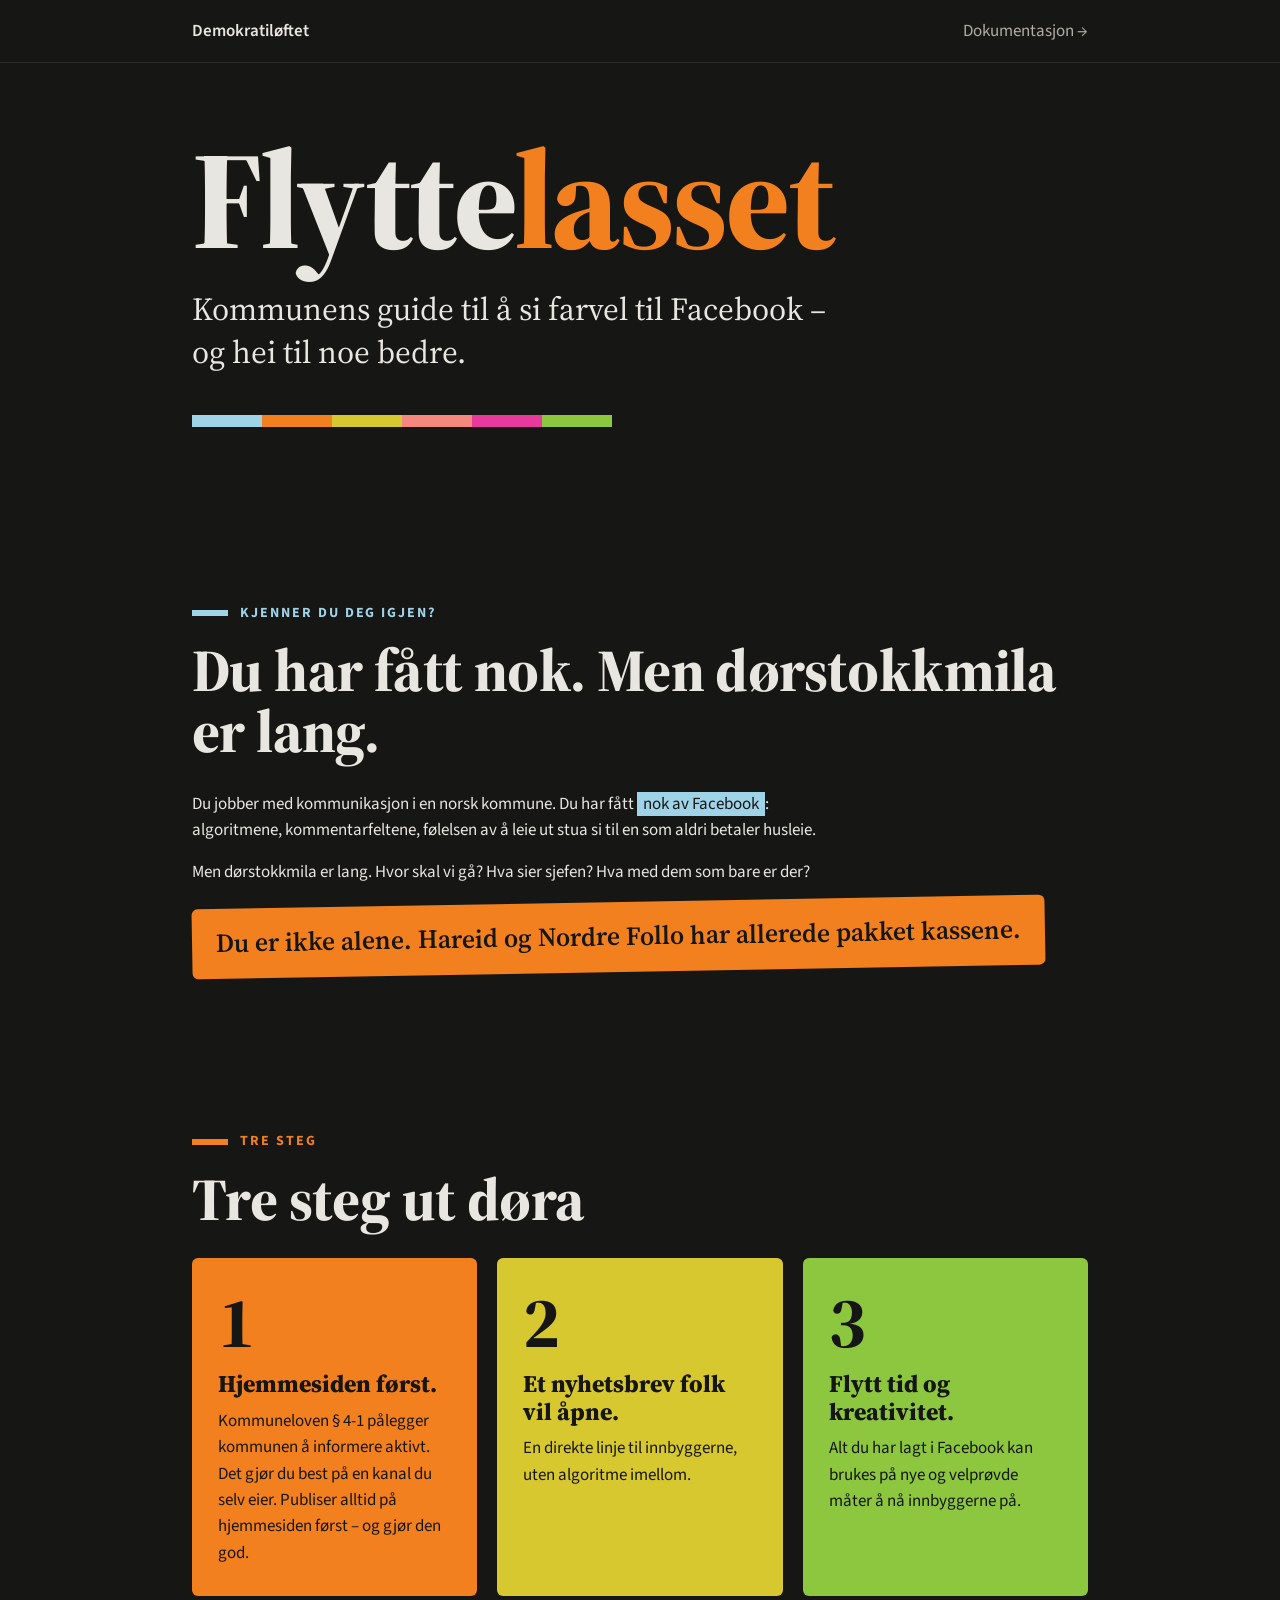
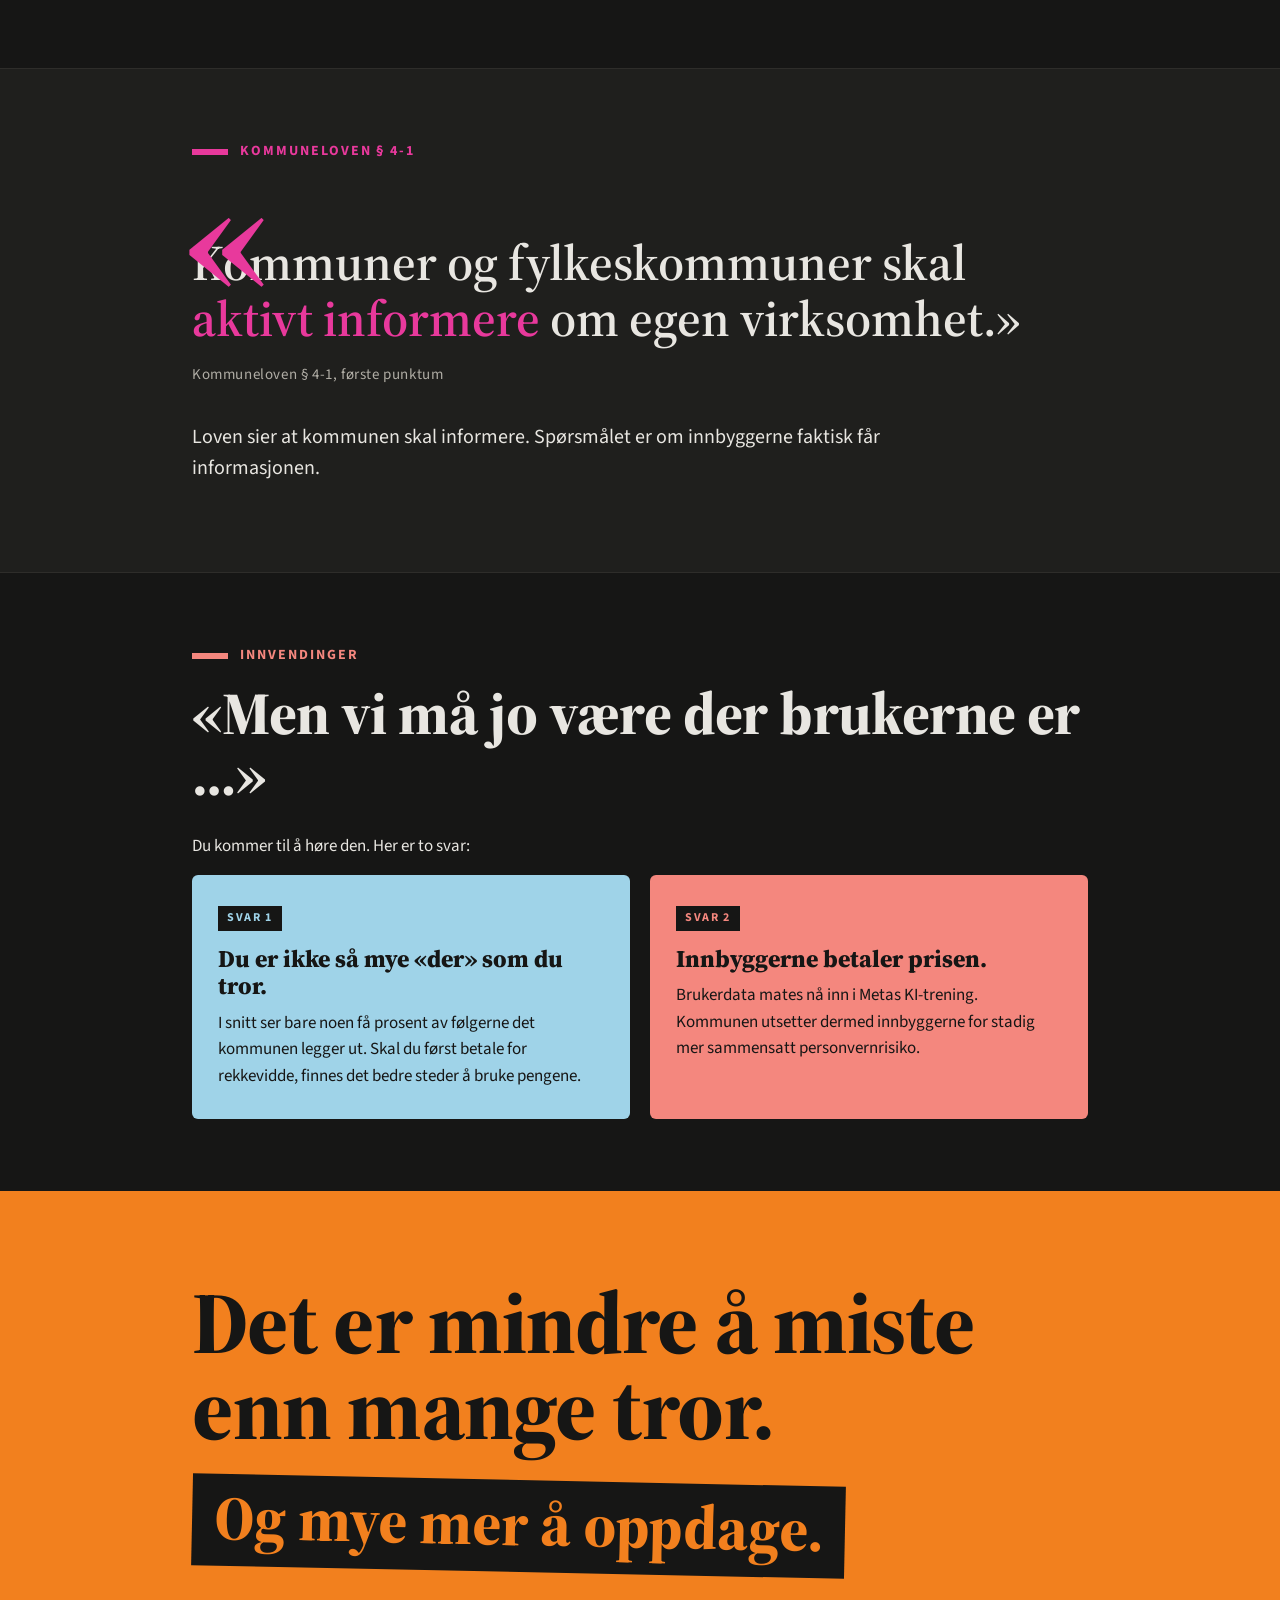
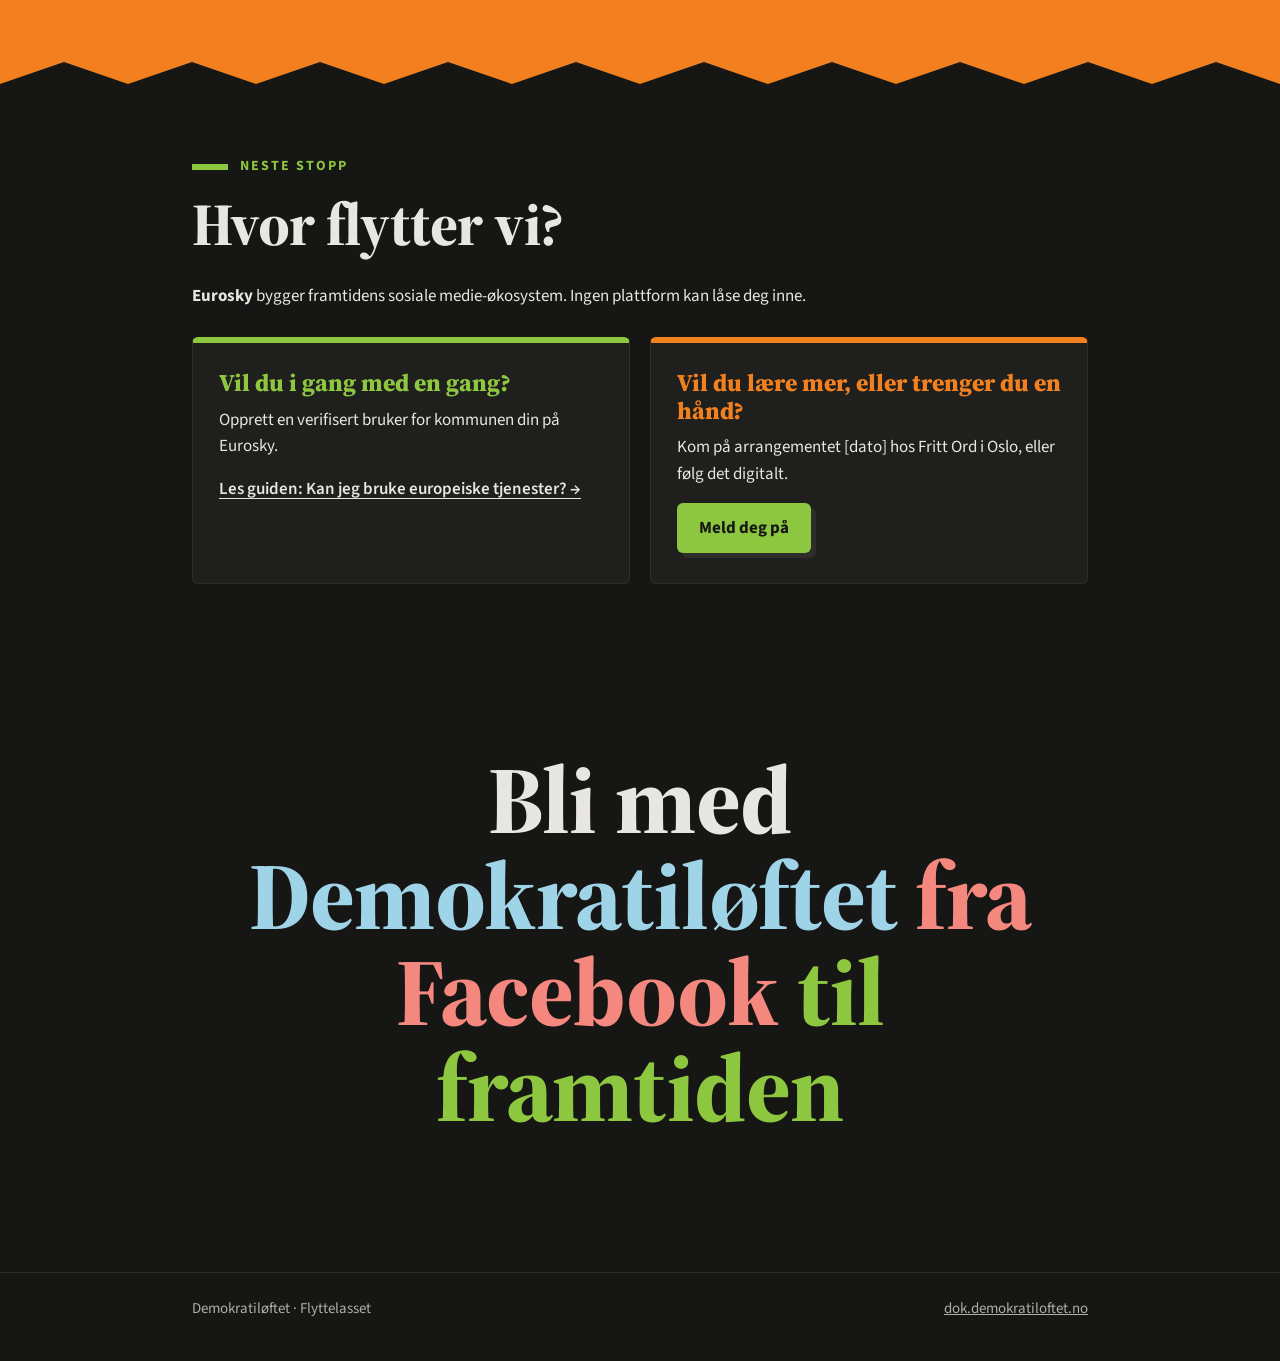
==== index.html @ a980af40 "Initial commit: Flyttelasset kommuneguide Co-Authored-By: Claude Opus 5.5 <noreply@anthropic.com>" ====
<!doctype html>
<html lang="nb">
<head>
<meta charset="utf-8">
<meta name="viewport" content="width=device-width, initial-scale=1">
<title>Flyttelasset – kommunens guide til å si farvel til Facebook · Demokratiløftet</title>
<meta name="description" content="Kommunens guide til å si farvel til Facebook og hei til noe bedre. Et hefte fra Demokratiløftet.">
<meta name="theme-color" content="#161615">
<link rel="preconnect" href="https://fonts.googleapis.com">
<link rel="preconnect" href="https://fonts.gstatic.com" crossorigin>
<link href="https://fonts.googleapis.com/css2?family=Source+Sans+3:wght@400;600;700&family=Source+Serif+4:opsz,wght@8..60,400;8..60,600;8..60,800&display=swap" rel="stylesheet">

<!--
  TODO før publisering:
  1. Sett inn dato for arrangementet hos Fritt Ord (søk etter [dato]).
  2. Legg inn lenke til påmelding på knappen «Meld deg på» (href="#pamelding").
  3. Kontroller tallene og påstandene som er markert i teksten (rekkevidde, Metas KI-trening,
     Hareid og Nordre Follo) mot kilder, og ta stilling til lisens i bunnteksten.
-->

<link rel="stylesheet" href="style.css">
</head>

<body>
<a class="skip" href="#innhold">Hopp til innholdet</a>

<header class="top">
  <div class="wrap">
    <a href="https://demokratiløftet.no/">Demokratiløftet</a>
    <a class="doc" href="https://dok.demokratiloftet.no/">Dokumentasjon →</a>
  </div>
</header>

<main id="innhold">

  <!-- Forside -->
  <section class="hero" aria-labelledby="tittel">
    <div class="wrap">
      <h1 id="tittel">Flytte<span class="l">lasset</span></h1>
      <p class="lede">Kommunens guide til å si farvel til Facebook – og hei til noe bedre.</p>
      <div class="swatch" aria-hidden="true">
        <i style="background:var(--sky)"></i><i style="background:var(--orange)"></i><i style="background:var(--mustard)"></i><i style="background:var(--coral)"></i><i style="background:var(--magenta)"></i><i style="background:var(--green)"></i>
      </div>
    </div>
  </section>

  <!-- Side 2 -->
  <section class="sec sky" aria-labelledby="h-igjen">
    <div class="wrap">
      <p class="eyebrow">Kjenner du deg igjen?</p>
      <h2 id="h-igjen">Du har fått nok. Men dørstokkmila er lang.</h2>
      <p>Du jobber med kommunikasjon i en norsk kommune. Du har fått <mark class="hl">nok av Facebook</mark>: algoritmene, kommentarfeltene, følelsen av å leie ut stua si til en som aldri betaler husleie.</p>
      <p>Men dørstokkmila er lang. Hvor skal vi gå? Hva sier sjefen? Hva med dem som bare er der?</p>
      <p class="callout">Du er ikke alene. Hareid og Nordre Follo har allerede pakket kassene.</p>
    </div>
  </section>

  <!-- Side 3 -->
  <section class="sec orange" aria-labelledby="h-steg">
    <div class="wrap">
      <p class="eyebrow">Tre steg</p>
      <h2 id="h-steg">Tre steg ut døra</h2>
      <div class="cards">
        <article class="card" style="--c:var(--orange)">
          <span class="n" aria-hidden="true">1</span>
          <h3>Hjemmesiden først.</h3>
          <p>Kommuneloven § 4-1 pålegger kommunen å informere aktivt. Det gjør du best på en kanal du selv eier. Publiser alltid på hjemmesiden først – og gjør den god.</p>
        </article>
        <article class="card" style="--c:var(--mustard)">
          <span class="n" aria-hidden="true">2</span>
          <h3>Et nyhetsbrev folk vil åpne.</h3>
          <p>En direkte linje til innbyggerne, uten algoritme imellom.</p>
        </article>
        <article class="card" style="--c:var(--green)">
          <span class="n" aria-hidden="true">3</span>
          <h3>Flytt tid og kreativitet.</h3>
          <p>Alt du har lagt i Facebook kan brukes på nye og velprøvde måter å nå innbyggerne på.</p>
        </article>
      </div>
    </div>
  </section>

  <!-- Side 4 -->
  <section class="sec law magenta" aria-labelledby="h-lov">
    <div class="wrap">
      <p class="eyebrow" id="h-lov">Kommuneloven § 4-1</p>
      <figure style="margin:0">
        <blockquote>
          <p>Kommuner og fylkeskommuner skal <em>aktivt informere</em> om egen virksomhet.»</p>
        </blockquote>
        <figcaption class="src">Kommuneloven § 4-1, første punktum</figcaption>
      </figure>
      <p class="after">Loven sier at kommunen skal informere. Spørsmålet er om innbyggerne faktisk får informasjonen.</p>
    </div>
  </section>

  <!-- Side 5 -->
  <section class="sec coral" aria-labelledby="h-der">
    <div class="wrap">
      <p class="eyebrow">Innvendinger</p>
      <h2 id="h-der">«Men vi må jo være der brukerne er …»</h2>
      <p>Du kommer til å høre den. Her er to svar:</p>
      <div class="cards">
        <article class="card" style="--c:var(--sky)">
          <span class="tag">Svar 1</span>
          <h3>Du er ikke så mye «der» som du tror.</h3>
          <p>I snitt ser bare noen få prosent av følgerne det kommunen legger ut. Skal du først betale for rekkevidde, finnes det bedre steder å bruke pengene.</p>
        </article>
        <article class="card" style="--c:var(--coral)">
          <span class="tag">Svar 2</span>
          <h3>Innbyggerne betaler prisen.</h3>
          <p>Brukerdata mates nå inn i Metas KI-trening. Kommunen utsetter dermed innbyggerne for stadig mer sammensatt personvernrisiko.</p>
        </article>
      </div>
    </div>
  </section>

  <!-- Side 6 -->
  <section class="statement" aria-labelledby="h-mistes">
    <div class="wrap">
      <h2 id="h-mistes">Det er mindre å miste enn mange tror.</h2>
      <p class="also" style="margin-bottom:0">Og mye mer å oppdage.</p>
    </div>
  </section>

  <!-- Side 7 -->
  <section class="sec green" aria-labelledby="h-hvor">
    <div class="wrap">
      <p class="eyebrow">Neste stopp</p>
      <h2 id="h-hvor">Hvor flytter vi?</h2>
      <p><strong>Eurosky</strong> bygger framtidens sosiale medie-økosystem. Ingen plattform kan låse deg inne.</p>
      <div class="cards" style="margin-top:28px">
        <article class="panelcard" style="--c:var(--green)">
          <h3>Vil du i gang med en gang?</h3>
          <p>Opprett en verifisert bruker for kommunen din på Eurosky.</p>
          <p><a class="link" href="https://dok.demokratiloftet.no/bruker/europeisk">Les guiden: Kan jeg bruke europeiske tjenester? →</a></p>
        </article>
        <article class="panelcard" style="--c:var(--orange)" id="pamelding">
          <h3>Vil du lære mer, eller trenger du en hånd?</h3>
          <p>Kom på arrangementet [dato] hos Fritt Ord i Oslo, eller følg det digitalt.</p>
          <p><a class="btn" href="#pamelding">Meld deg på</a></p>
        </article>
      </div>
    </div>
  </section>

  <!-- Bakside -->
  <section class="close" aria-labelledby="h-bli-med">
    <div class="wrap">
      <h2 id="h-bli-med">Bli med <span class="a">Demokratiløftet</span> <span class="b">fra Facebook</span> <span class="c">til framtiden</span></h2>
    </div>
  </section>

</main>

<footer>
  <div class="wrap">
    <span>Demokratiløftet · Flyttelasset</span>
    <a href="https://dok.demokratiloftet.no/">dok.demokratiloftet.no</a>
  </div>
</footer>
</body>
</html>
---- style.css ----
:root {
  --bg: #161615;
  --panel: #1f1f1d;
  --line: #2e2d2a;
  --text: #e8e6e1;
  --muted: #b0ada5;
  --ink: #161615;
  --sky: #9fd3e8;
  --orange: #f2801e;
  --mustard: #d8c830;
  --coral: #f4877e;
  --magenta: #e8399c;
  --green: #8dc63f;
  --serif: "Source Serif 4", Georgia, "Times New Roman", serif;
  --sans: "Source Sans 3", system-ui, -apple-system, "Segoe UI", sans-serif;
}

*, *::before, *::after { box-sizing: border-box; }
html { scroll-behavior: smooth; }
body {
  margin: 0;
  background: var(--bg);
  color: var(--text);
  font: 400 17px/1.55 var(--sans);
  -webkit-font-smoothing: antialiased;
}
a { color: inherit; }
a:focus-visible, .btn:focus-visible {
  outline: 3px solid var(--mustard);
  outline-offset: 3px;
}
.skip {
  position: absolute; left: 16px; top: -60px;
  background: var(--mustard); color: var(--ink);
  padding: 10px 16px; font-weight: 700; z-index: 10;
}
.skip:focus { top: 16px; }

.wrap { max-width: 960px; margin: 0 auto; padding: 0 32px; }
.narrow { max-width: 680px; }

/* Header */
.top { border-bottom: 1px solid var(--line); }
.top .wrap {
  display: flex; flex-wrap: wrap; gap: 8px 24px;
  justify-content: space-between; align-items: center;
  padding-top: 18px; padding-bottom: 18px;
}
.top a { text-decoration: none; font-weight: 600; }
.top a:hover { text-decoration: underline; text-underline-offset: 4px; }
.top .doc { color: var(--muted); font-weight: 400; }

/* Hero */
.hero { padding: 72px 0 56px; }
h1 {
  font-family: var(--serif);
  font-weight: 800;
  font-size: clamp(56px, 13vw, 140px);
  line-height: .92;
  letter-spacing: -.02em;
  margin: 0 0 24px;
}
h1 .l { color: var(--orange); }
.lede {
  font-family: var(--serif);
  font-size: clamp(22px, 3.4vw, 32px);
  line-height: 1.35;
  max-width: 20em;
  margin: 0 0 40px;
}
.swatch { display: flex; height: 12px; max-width: 420px; margin-bottom: 48px; }
.swatch i { flex: 1; }


/* Sections */
.sec { padding: 72px 0; }
.eyebrow {
  display: flex; align-items: center; gap: 12px;
  margin: 0 0 16px;
  color: var(--c);
  font-weight: 700; font-size: 14px; letter-spacing: .14em; text-transform: uppercase;
}
.eyebrow::before { content: ""; width: 36px; height: 6px; background: var(--c); }
h2 {
  font-family: var(--serif);
  font-weight: 800;
  font-size: clamp(34px, 6vw, 60px);
  line-height: 1.02;
  letter-spacing: -.01em;
  margin: 0 0 28px;
}
.sec p { margin: 0 0 16px; max-width: 38em; }
.sky { --c: var(--sky); }
.orange { --c: var(--orange); }
.mustard { --c: var(--mustard); }
.coral { --c: var(--coral); }
.magenta { --c: var(--magenta); }
.green { --c: var(--green); }

mark.hl { background: var(--sky); color: var(--ink); padding: 0 6px; }

.callout {
  display: inline-block;
  background: var(--orange); color: var(--ink);
  font-family: var(--serif); font-weight: 600;
  font-size: clamp(20px, 3vw, 26px); line-height: 1.3;
  padding: 18px 24px; margin-top: 16px;
  border-radius: 6px;
  transform: rotate(-1deg);
}

/* Cards */
.cards {
  display: grid; gap: 20px;
  grid-template-columns: repeat(auto-fit, minmax(260px, 1fr));
  margin-top: 8px;
}
.card {
  background: var(--c); color: var(--ink);
  border-radius: 6px; padding: 28px 26px 30px;
  transition: transform .15s ease;
}
.card:hover { transform: translateY(-4px) rotate(-.5deg); }
.card .n {
  font-family: var(--serif); font-weight: 800; font-size: 72px; line-height: 1;
  display: block; margin-bottom: 12px;
}
.card h3 {
  font-family: var(--serif); font-weight: 800;
  font-size: 24px; line-height: 1.15; margin: 0 0 10px;
}
.card p { margin: 0; max-width: none; }
.card .tag {
  display: inline-block; background: var(--ink); color: var(--c);
  font-weight: 700; font-size: 12px; letter-spacing: .14em; text-transform: uppercase;
  padding: 3px 9px; margin-bottom: 14px;
}

/* Law quote */
.law { background: var(--panel); border-top: 1px solid var(--line); border-bottom: 1px solid var(--line); }
blockquote { margin: 0; position: relative; padding-top: 56px; }
blockquote::before {
  content: "«";
  position: absolute; top: -24px; left: -6px;
  font-family: var(--serif); font-weight: 800; font-size: 160px; line-height: 1;
  color: var(--magenta);
}
blockquote p {
  font-family: var(--serif); font-weight: 600;
  font-size: clamp(28px, 5vw, 50px); line-height: 1.12;
  max-width: 17em; margin: 0 0 20px;
}
blockquote em { font-style: normal; color: var(--magenta); }
figcaption.src { color: var(--muted); font-size: 15px; letter-spacing: .04em; margin-bottom: 36px; }
.law .after { font-size: 20px; }

/* Statement */
.statement {
  background: var(--orange); color: var(--ink);
  padding: 88px 0 112px;
  clip-path: polygon(0 0,100% 0,100% 100%,95% calc(100% - 22px),90% 100%,85% calc(100% - 22px),80% 100%,75% calc(100% - 22px),70% 100%,65% calc(100% - 22px),60% 100%,55% calc(100% - 22px),50% 100%,45% calc(100% - 22px),40% 100%,35% calc(100% - 22px),30% 100%,25% calc(100% - 22px),20% 100%,15% calc(100% - 22px),10% 100%,5% calc(100% - 22px),0 100%);
}
.statement h2 { font-size: clamp(38px, 8vw, 88px); line-height: .98; margin: 0 0 8px; max-width: 12em; }
.statement .also {
  display: inline-block; margin-top: 20px;
  background: var(--ink); color: var(--orange);
  font-family: var(--serif); font-weight: 800;
  font-size: clamp(30px, 6vw, 62px); line-height: 1.04;
  padding: 12px 22px 16px; transform: rotate(1.2deg);
}

/* Eurosky */
.panelcard {
  background: var(--panel); border: 1px solid var(--line);
  border-top: 6px solid var(--c);
  border-radius: 6px; padding: 26px 26px 30px;
}
.panelcard h3 {
  font-family: var(--serif); font-weight: 800; font-size: 24px; line-height: 1.15;
  margin: 0 0 10px; color: var(--c);
}
.panelcard p { margin: 0 0 16px; max-width: none; }
.panelcard p:last-child { margin-bottom: 0; }
.link { font-weight: 600; text-underline-offset: 4px; }
.btn {
  display: inline-block;
  background: var(--green); color: var(--ink);
  font-weight: 700; text-decoration: none;
  padding: 12px 22px; border-radius: 6px;
  box-shadow: 5px 5px 0 var(--line);
  transition: transform .12s ease, box-shadow .12s ease;
}
.btn:hover { transform: translate(-2px,-2px); box-shadow: 7px 7px 0 var(--line); }

/* Closing */
.close { padding: 96px 0 104px; text-align: center; }
.close h2 { font-size: clamp(40px, 9vw, 96px); line-height: 1; margin: 0 auto 32px; max-width: 10em; }
.close .a { color: var(--sky); }
.close .b { color: var(--coral); }
.close .c { color: var(--green); }

footer { border-top: 1px solid var(--line); color: var(--muted); font-size: 15px; }
footer .wrap { display: flex; flex-wrap: wrap; gap: 8px 24px; justify-content: space-between; padding-top: 24px; padding-bottom: 40px; }

@media (max-width: 560px) {
  .wrap { padding: 0 20px; }
  .hero { padding-top: 48px; }
  .sec { padding: 52px 0; }
}
@media (prefers-reduced-motion: reduce) {
  html { scroll-behavior: auto; }
  .card, .btn { transition: none; }
  .card:hover, .btn:hover { transform: none; }
}
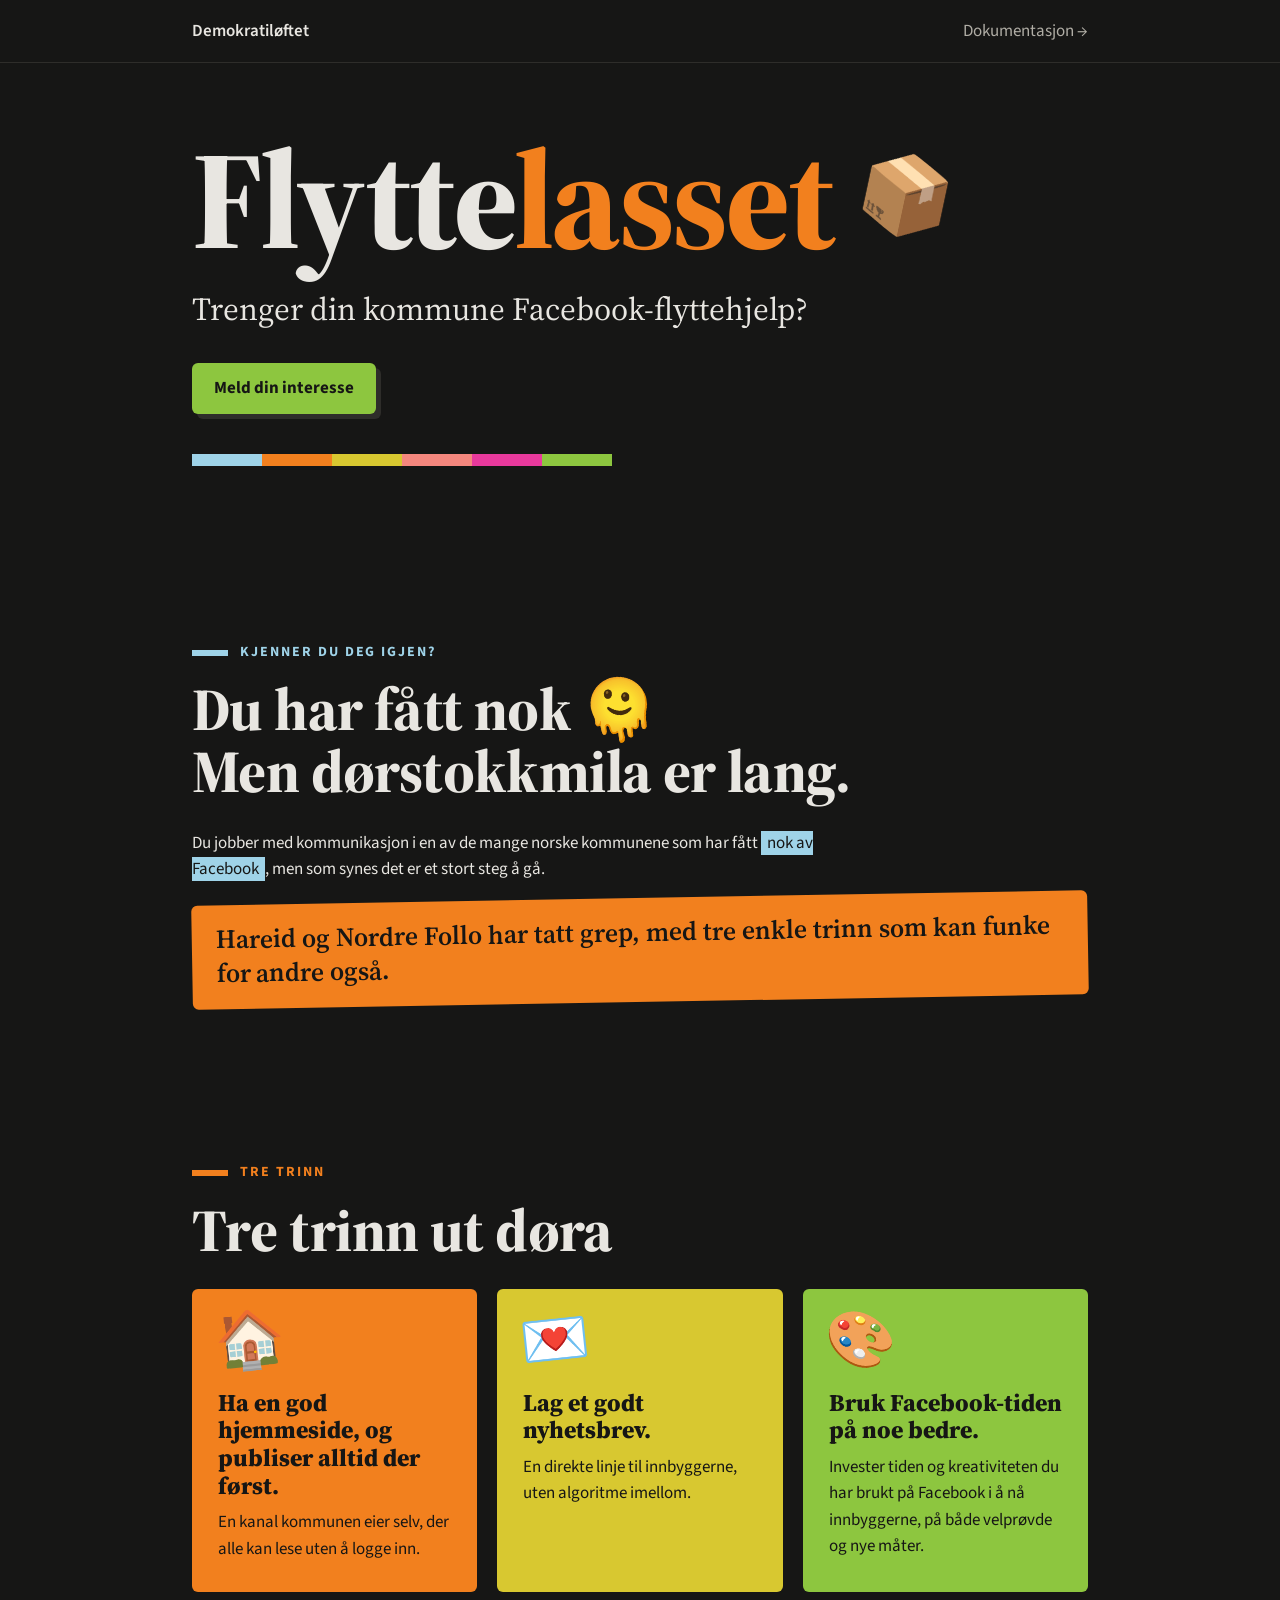
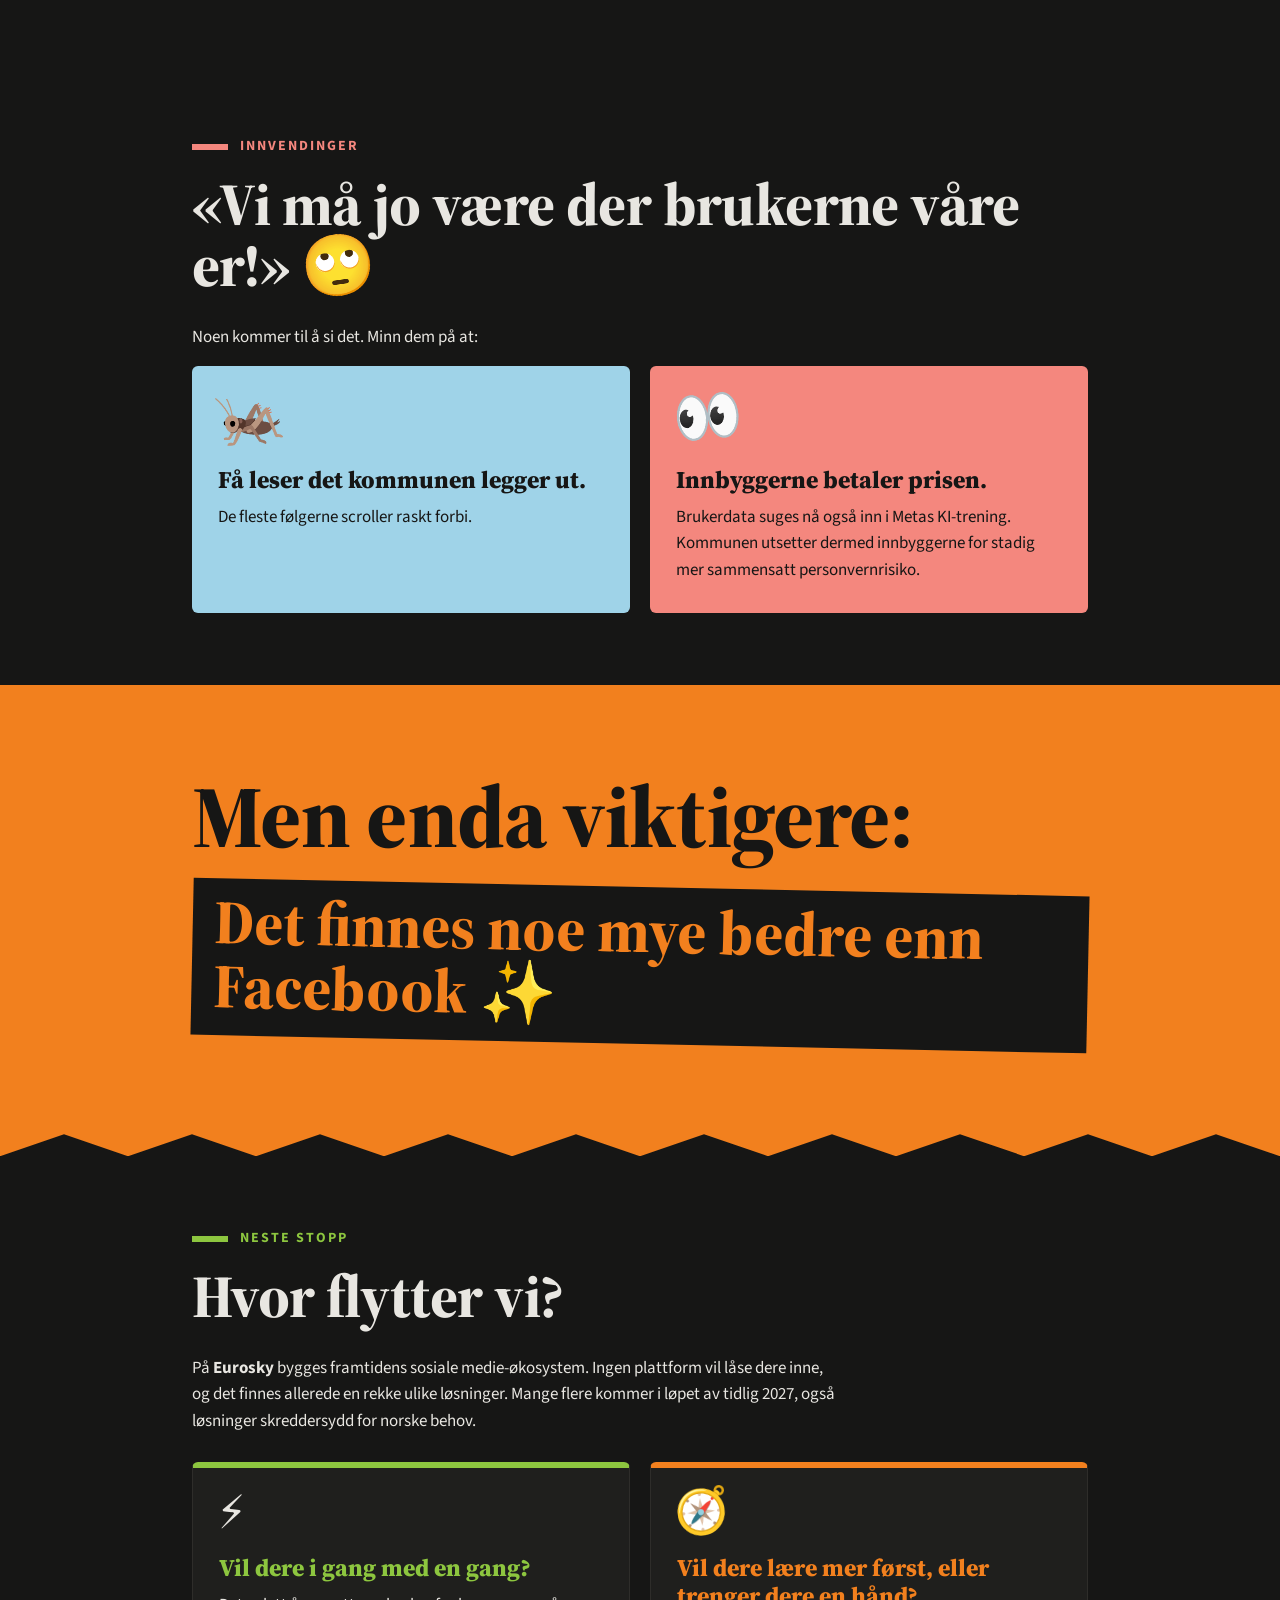
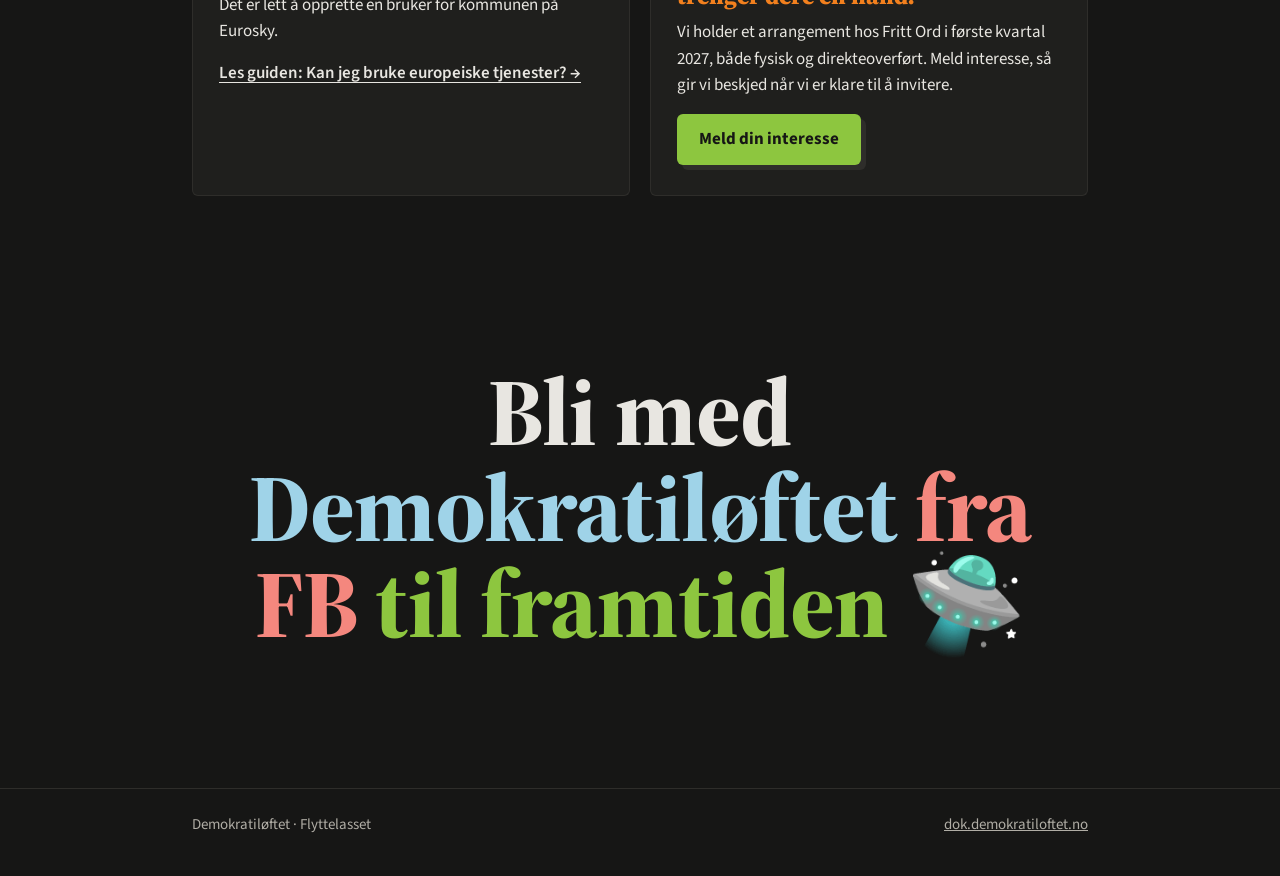
==== commit 15bff079: "Ny tekst med oppdaterte emoji og interesseknapp Co-Authored-By: Claude Opus 5.5 <noreply@anthropic.c" ====
--- a/index.html
+++ b/index.html
@@ -3,19 +3,23 @@
 <head>
 <meta charset="utf-8">
 <meta name="viewport" content="width=device-width, initial-scale=1">
-<title>Flyttelasset – kommunens guide til å si farvel til Facebook · Demokratiløftet</title>
-<meta name="description" content="Kommunens guide til å si farvel til Facebook og hei til noe bedre. Et hefte fra Demokratiløftet.">
+<title>Flyttelasset – Facebook-flyttehjelp for kommuner · Demokratiløftet</title>
+<meta name="description" content="Trenger din kommune Facebook-flyttehjelp? Tre enkle trinn fra Hareid og Nordre Follo, og veien videre til Eurosky. Fra Demokratiløftet.">
 <meta name="theme-color" content="#161615">
+<meta property="og:type" content="website">
+<meta property="og:title" content="Trenger din kommune Facebook-flyttehjelp? 📦">
+<meta property="og:description" content="Tre enkle trinn fra Hareid og Nordre Follo, og veien videre til Eurosky. Fra Demokratiløftet.">
+<meta property="og:url" content="https://devottaenzo.github.io/Kommuneguide/">
+<meta property="og:locale" content="nb_NO">
 <link rel="preconnect" href="https://fonts.googleapis.com">
 <link rel="preconnect" href="https://fonts.gstatic.com" crossorigin>
 <link href="https://fonts.googleapis.com/css2?family=Source+Sans+3:wght@400;600;700&family=Source+Serif+4:opsz,wght@8..60,400;8..60,600;8..60,800&display=swap" rel="stylesheet">
 
 <!--
   TODO før publisering:
-  1. Sett inn dato for arrangementet hos Fritt Ord (søk etter [dato]).
-  2. Legg inn lenke til påmelding på knappen «Meld deg på» (href="#pamelding").
-  3. Kontroller tallene og påstandene som er markert i teksten (rekkevidde, Metas KI-trening,
-     Hareid og Nordre Follo) mot kilder, og ta stilling til lisens i bunnteksten.
+  1. Legg inn lenke til interesseskjemaet på knappen «Meld din interesse» (href="#interesse").
+  2. Kontroller påstandene i teksten (rekkevidde, Metas KI-trening, Hareid og Nordre Follo)
+     mot kilder.
 -->
 
 <link rel="stylesheet" href="style.css">
@@ -36,109 +40,97 @@
   <!-- Forside -->
   <section class="hero" aria-labelledby="tittel">
     <div class="wrap">
-      <h1 id="tittel">Flytte<span class="l">lasset</span></h1>
-      <p class="lede">Kommunens guide til å si farvel til Facebook – og hei til noe bedre.</p>
+      <h1 id="tittel">Flytte<span class="l">lasset</span> <span class="sticker" aria-hidden="true">📦</span></h1>
+      <p class="lede">Trenger din kommune Facebook-flyttehjelp?</p>
+      <p><a class="btn" href="#interesse">Meld din interesse</a></p>
       <div class="swatch" aria-hidden="true">
         <i style="background:var(--sky)"></i><i style="background:var(--orange)"></i><i style="background:var(--mustard)"></i><i style="background:var(--coral)"></i><i style="background:var(--magenta)"></i><i style="background:var(--green)"></i>
       </div>
     </div>
   </section>
 
-  <!-- Side 2 -->
+  <!-- Kjenner du deg igjen? -->
   <section class="sec sky" aria-labelledby="h-igjen">
     <div class="wrap">
       <p class="eyebrow">Kjenner du deg igjen?</p>
-      <h2 id="h-igjen">Du har fått nok. Men dørstokkmila er lang.</h2>
-      <p>Du jobber med kommunikasjon i en norsk kommune. Du har fått <mark class="hl">nok av Facebook</mark>: algoritmene, kommentarfeltene, følelsen av å leie ut stua si til en som aldri betaler husleie.</p>
-      <p>Men dørstokkmila er lang. Hvor skal vi gå? Hva sier sjefen? Hva med dem som bare er der?</p>
-      <p class="callout">Du er ikke alene. Hareid og Nordre Follo har allerede pakket kassene.</p>
+      <h2 id="h-igjen">Du har fått nok <span class="emo" aria-hidden="true">🫠</span><br>Men dørstokkmila er lang.</h2>
+      <p>Du jobber med kommunikasjon i en av de mange norske kommunene som har fått <mark class="hl">nok av Facebook</mark>, men som synes det er et stort steg å gå.</p>
+      <p class="callout">Hareid og Nordre Follo har tatt grep, med tre enkle trinn som kan funke for andre også.</p>
     </div>
   </section>
 
-  <!-- Side 3 -->
+  <!-- Tre trinn -->
   <section class="sec orange" aria-labelledby="h-steg">
     <div class="wrap">
-      <p class="eyebrow">Tre steg</p>
-      <h2 id="h-steg">Tre steg ut døra</h2>
+      <p class="eyebrow">Tre trinn</p>
+      <h2 id="h-steg">Tre trinn ut døra</h2>
       <div class="cards">
         <article class="card" style="--c:var(--orange)">
-          <span class="n" aria-hidden="true">1</span>
-          <h3>Hjemmesiden først.</h3>
-          <p>Kommuneloven § 4-1 pålegger kommunen å informere aktivt. Det gjør du best på en kanal du selv eier. Publiser alltid på hjemmesiden først – og gjør den god.</p>
+          <span class="e" aria-hidden="true">🏠</span>
+          <h3>Ha en god hjemmeside, og publiser alltid der først.</h3>
+          <p>En kanal kommunen eier selv, der alle kan lese uten å logge inn.</p>
         </article>
         <article class="card" style="--c:var(--mustard)">
-          <span class="n" aria-hidden="true">2</span>
-          <h3>Et nyhetsbrev folk vil åpne.</h3>
+          <span class="e" aria-hidden="true">💌</span>
+          <h3>Lag et godt nyhetsbrev.</h3>
           <p>En direkte linje til innbyggerne, uten algoritme imellom.</p>
         </article>
         <article class="card" style="--c:var(--green)">
-          <span class="n" aria-hidden="true">3</span>
-          <h3>Flytt tid og kreativitet.</h3>
-          <p>Alt du har lagt i Facebook kan brukes på nye og velprøvde måter å nå innbyggerne på.</p>
+          <span class="e" aria-hidden="true">🎨</span>
+          <h3>Bruk Facebook-tiden på noe bedre.</h3>
+          <p>Invester tiden og kreativiteten du har brukt på Facebook i å nå innbyggerne, på både velprøvde og nye måter.</p>
         </article>
       </div>
     </div>
   </section>
 
-  <!-- Side 4 -->
-  <section class="sec law magenta" aria-labelledby="h-lov">
-    <div class="wrap">
-      <p class="eyebrow" id="h-lov">Kommuneloven § 4-1</p>
-      <figure style="margin:0">
-        <blockquote>
-          <p>Kommuner og fylkeskommuner skal <em>aktivt informere</em> om egen virksomhet.»</p>
-        </blockquote>
-        <figcaption class="src">Kommuneloven § 4-1, første punktum</figcaption>
-      </figure>
-      <p class="after">Loven sier at kommunen skal informere. Spørsmålet er om innbyggerne faktisk får informasjonen.</p>
-    </div>
-  </section>
-
-  <!-- Side 5 -->
+  <!-- Innvendinger -->
   <section class="sec coral" aria-labelledby="h-der">
     <div class="wrap">
       <p class="eyebrow">Innvendinger</p>
-      <h2 id="h-der">«Men vi må jo være der brukerne er …»</h2>
-      <p>Du kommer til å høre den. Her er to svar:</p>
+      <h2 id="h-der">«Vi må jo være der brukerne våre er!» <span class="emo" aria-hidden="true">🙄</span></h2>
+      <p>Noen kommer til å si det. Minn dem på at:</p>
       <div class="cards">
         <article class="card" style="--c:var(--sky)">
-          <span class="tag">Svar 1</span>
-          <h3>Du er ikke så mye «der» som du tror.</h3>
-          <p>I snitt ser bare noen få prosent av følgerne det kommunen legger ut. Skal du først betale for rekkevidde, finnes det bedre steder å bruke pengene.</p>
+          <span class="e" aria-hidden="true">🦗</span>
+          <h3>Få leser det kommunen legger ut.</h3>
+          <p>De fleste følgerne scroller raskt forbi.</p>
         </article>
         <article class="card" style="--c:var(--coral)">
-          <span class="tag">Svar 2</span>
+          <span class="e" aria-hidden="true">👀</span>
           <h3>Innbyggerne betaler prisen.</h3>
-          <p>Brukerdata mates nå inn i Metas KI-trening. Kommunen utsetter dermed innbyggerne for stadig mer sammensatt personvernrisiko.</p>
+          <p>Brukerdata suges nå også inn i Metas KI-trening. Kommunen utsetter dermed innbyggerne for stadig mer sammensatt personvernrisiko.</p>
         </article>
       </div>
     </div>
   </section>
 
-  <!-- Side 6 -->
-  <section class="statement" aria-labelledby="h-mistes">
+  <!-- Noe bedre -->
+  <section class="statement" aria-labelledby="h-bedre">
     <div class="wrap">
-      <h2 id="h-mistes">Det er mindre å miste enn mange tror.</h2>
-      <p class="also" style="margin-bottom:0">Og mye mer å oppdage.</p>
+      <h2 id="h-bedre">Men enda viktigere:</h2>
+      <p class="also" style="margin-bottom:0">Det finnes noe mye bedre enn Facebook <span aria-hidden="true">✨</span></p>
     </div>
   </section>
 
-  <!-- Side 7 -->
+  <!-- Eurosky -->
   <section class="sec green" aria-labelledby="h-hvor">
     <div class="wrap">
       <p class="eyebrow">Neste stopp</p>
       <h2 id="h-hvor">Hvor flytter vi?</h2>
-      <p><strong>Eurosky</strong> bygger framtidens sosiale medie-økosystem. Ingen plattform kan låse deg inne.</p>
+      <p>På <strong>Eurosky</strong> bygges framtidens sosiale medie-økosystem. Ingen plattform vil låse dere inne, og det finnes allerede en rekke ulike løsninger. Mange flere kommer i løpet av tidlig 2027, også løsninger skreddersydd for norske behov.</p>
       <div class="cards" style="margin-top:28px">
         <article class="panelcard" style="--c:var(--green)">
-          <h3>Vil du i gang med en gang?</h3>
-          <p>Opprett en verifisert bruker for kommunen din på Eurosky.</p>
+          <span class="e" aria-hidden="true">⚡</span>
+          <h3>Vil dere i gang med en gang?</h3>
+          <p>Det er lett å opprette en bruker for kommunen på Eurosky.</p>
           <p><a class="link" href="https://dok.demokratiloftet.no/bruker/europeisk">Les guiden: Kan jeg bruke europeiske tjenester? →</a></p>
         </article>
-        <article class="panelcard" style="--c:var(--orange)" id="pamelding">
-          <h3>Vil du lære mer, eller trenger du en hånd?</h3>
-          <p>Kom på arrangementet [dato] hos Fritt Ord i Oslo, eller følg det digitalt.</p>
-          <p><a class="btn" href="#pamelding">Meld deg på</a></p>
+        <article class="panelcard" style="--c:var(--orange)" id="interesse">
+          <span class="e" aria-hidden="true">🧭</span>
+          <h3>Vil dere lære mer først, eller trenger dere en hånd?</h3>
+          <p>Vi holder et arrangement hos Fritt Ord i første kvartal 2027, både fysisk og direkteoverført. Meld interesse, så gir vi beskjed når vi er klare til å invitere.</p>
+          <p><a class="btn" href="#interesse">Meld din interesse</a></p>
         </article>
       </div>
     </div>
@@ -147,7 +139,7 @@
   <!-- Bakside -->
   <section class="close" aria-labelledby="h-bli-med">
     <div class="wrap">
-      <h2 id="h-bli-med">Bli med <span class="a">Demokratiløftet</span> <span class="b">fra Facebook</span> <span class="c">til framtiden</span></h2>
+      <h2 id="h-bli-med">Bli med <span class="a">Demokratiløftet</span> <span class="b">fra FB</span> <span class="c">til framtiden</span> <span aria-hidden="true">🛸</span></h2>
     </div>
   </section>
 
--- a/style.css
+++ b/style.css
@@ -68,7 +68,22 @@
   max-width: 20em;
   margin: 0 0 40px;
 }
-.swatch { display: flex; height: 12px; max-width: 420px; margin-bottom: 48px; }
+.swatch { display: flex; height: 12px; max-width: 420px; margin: 40px 0 48px; }
+.hero .btn { margin-top: -8px; }
+
+/* Emoji */
+.sticker {
+  display: inline-block; font-size: .55em; vertical-align: .35em;
+  transform: rotate(12deg);
+}
+.emo { display: inline-block; transform: rotate(-8deg); }
+.card .e, .panelcard .e {
+  display: block; font-size: 56px; line-height: 1; margin-bottom: 16px;
+  transform: rotate(-6deg); transform-origin: left bottom;
+  transition: transform .15s ease;
+}
+.panelcard .e { font-size: 44px; }
+.card:hover .e { transform: rotate(4deg) scale(1.1); }
 .swatch i { flex: 1; }
 
 
@@ -210,5 +225,6 @@
 @media (prefers-reduced-motion: reduce) {
   html { scroll-behavior: auto; }
   .card, .btn { transition: none; }
-  .card:hover, .btn:hover { transform: none; }
-}
+  .card:hover, .btn:hover, .card:hover .e { transform: none; }
+  .card .e { transition: none; }
+}
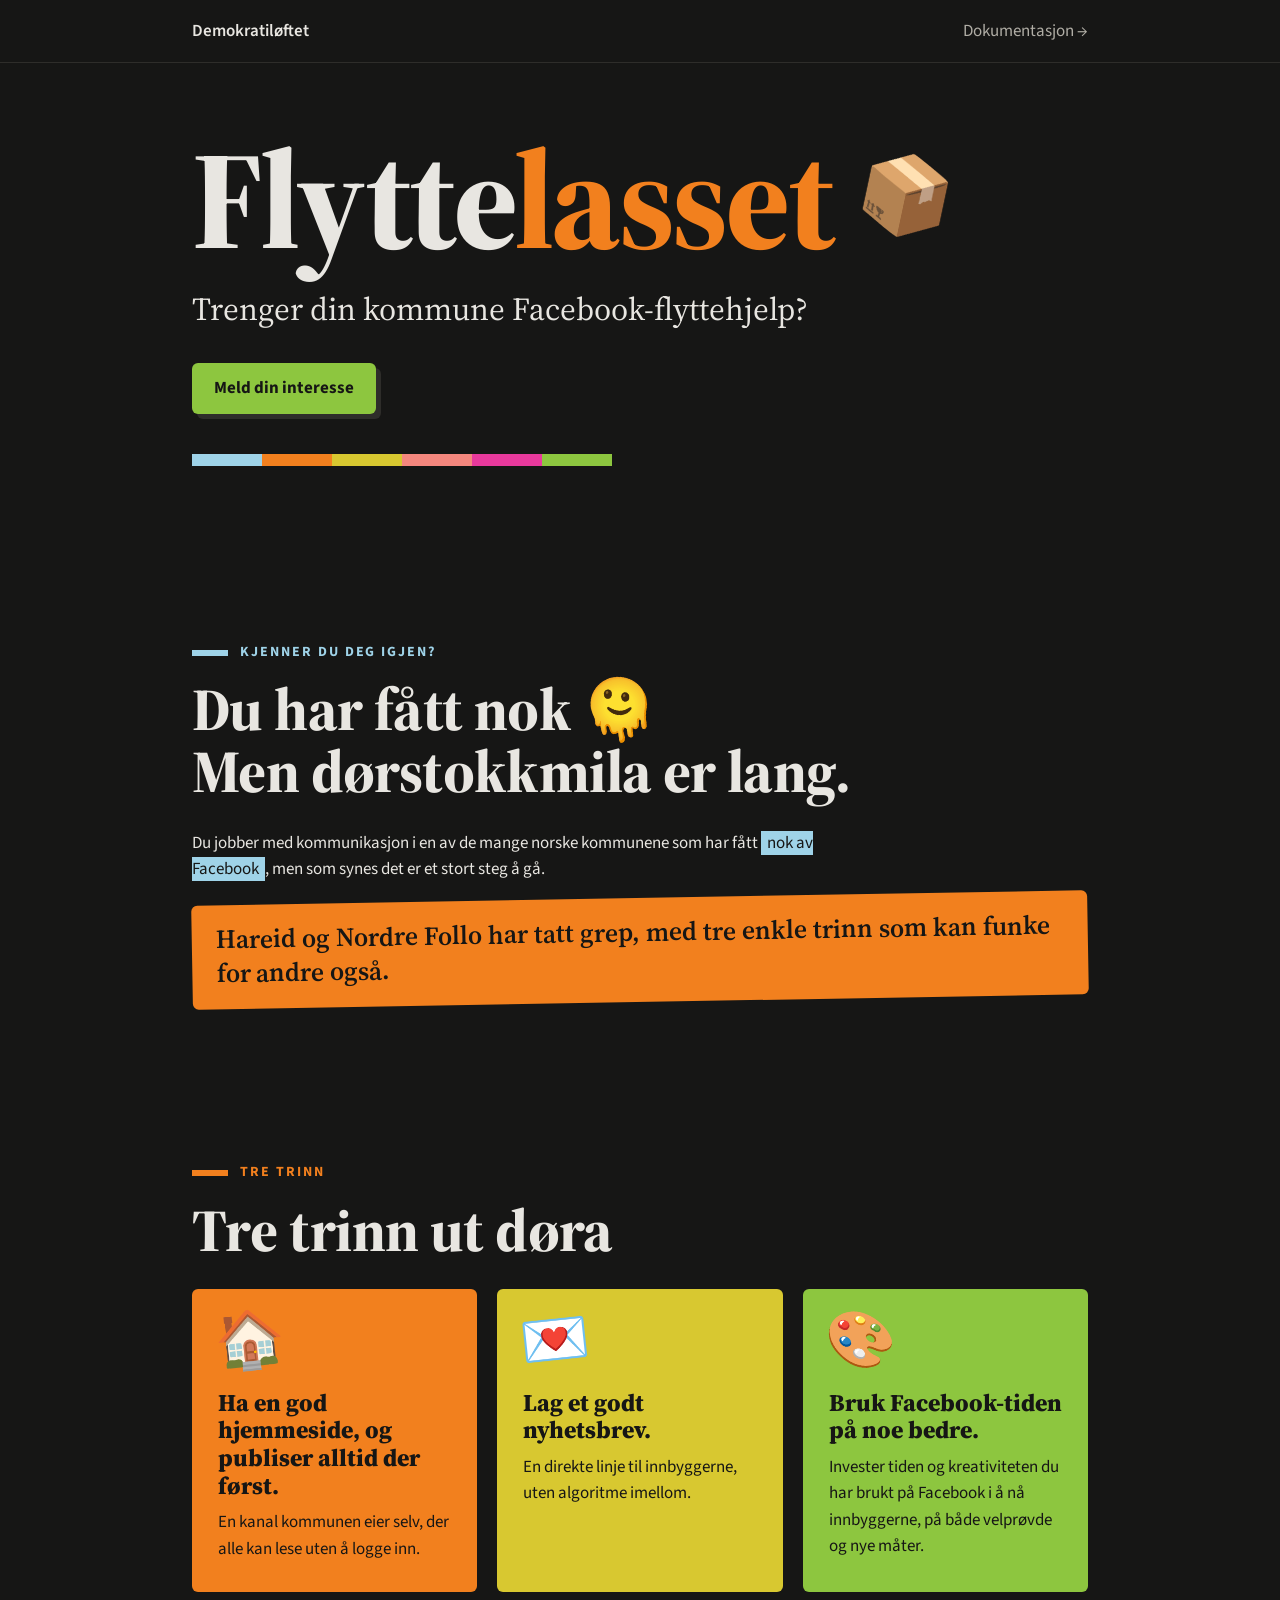
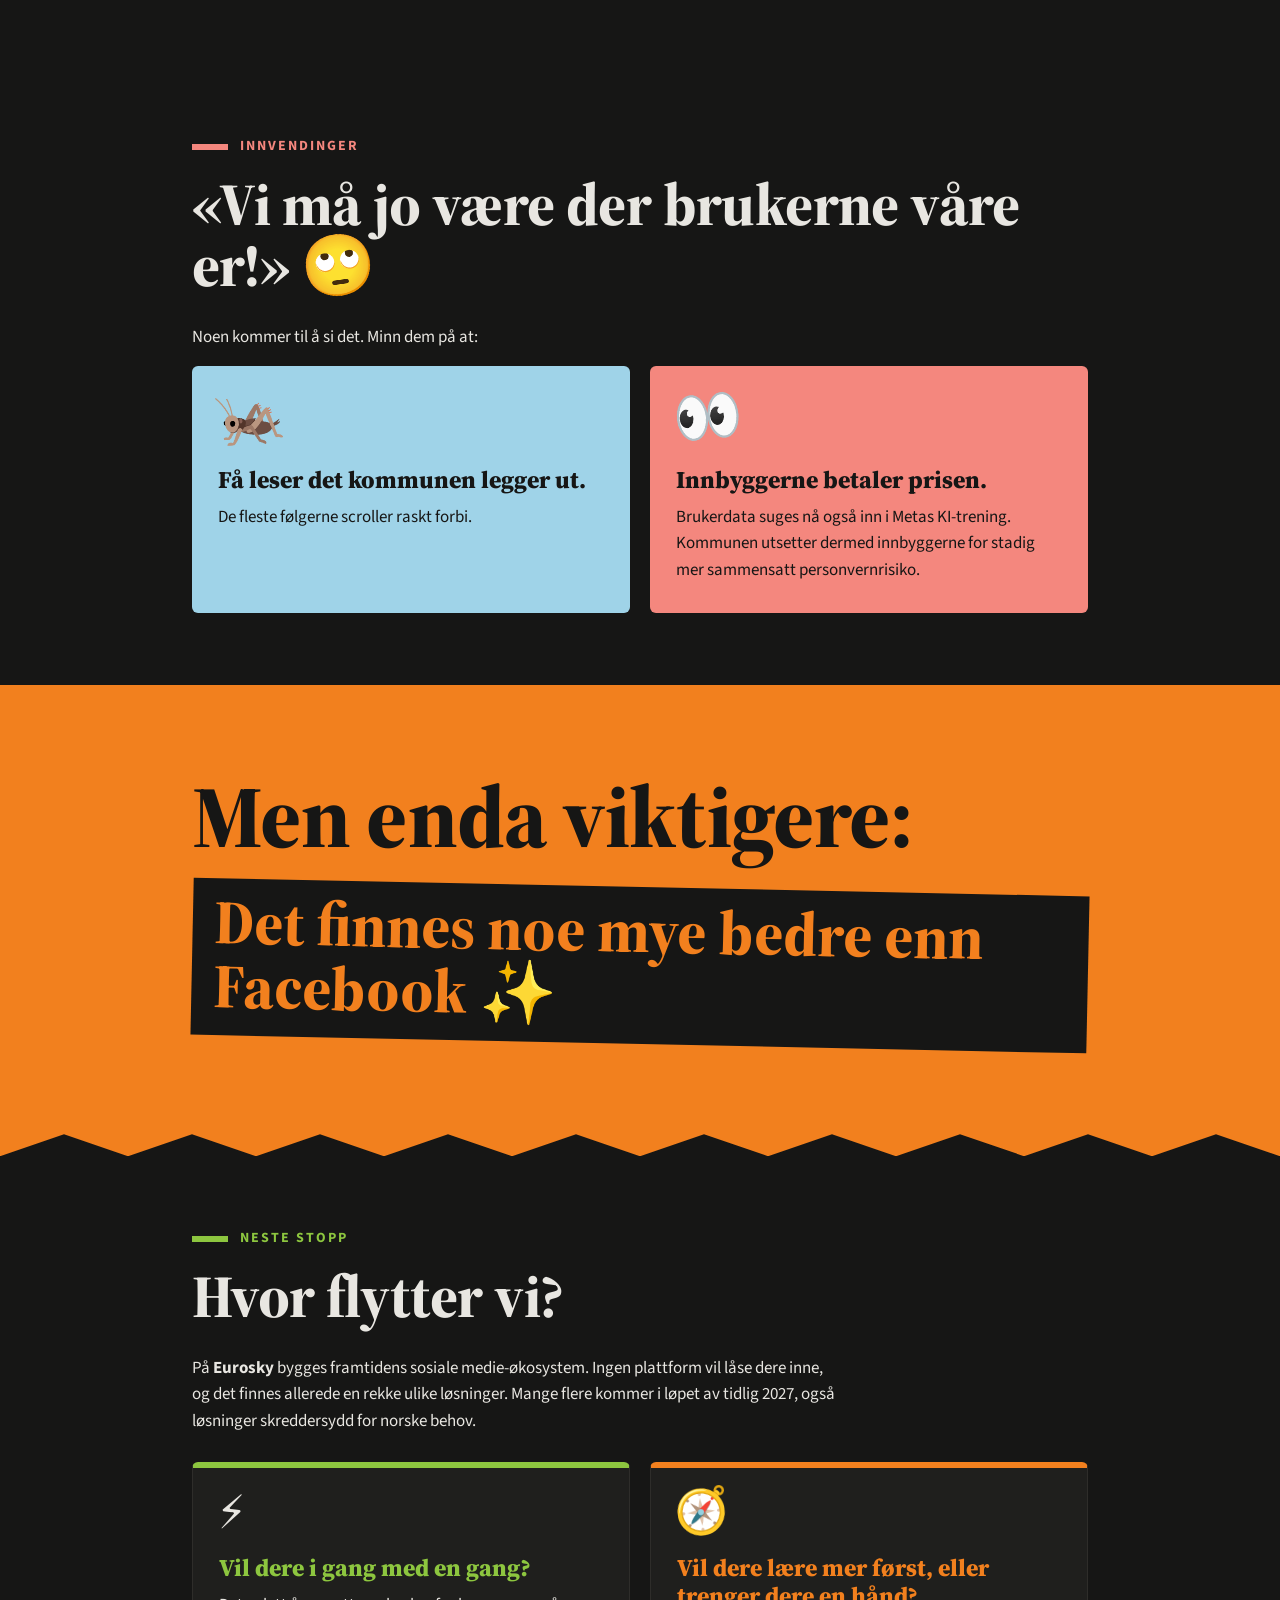
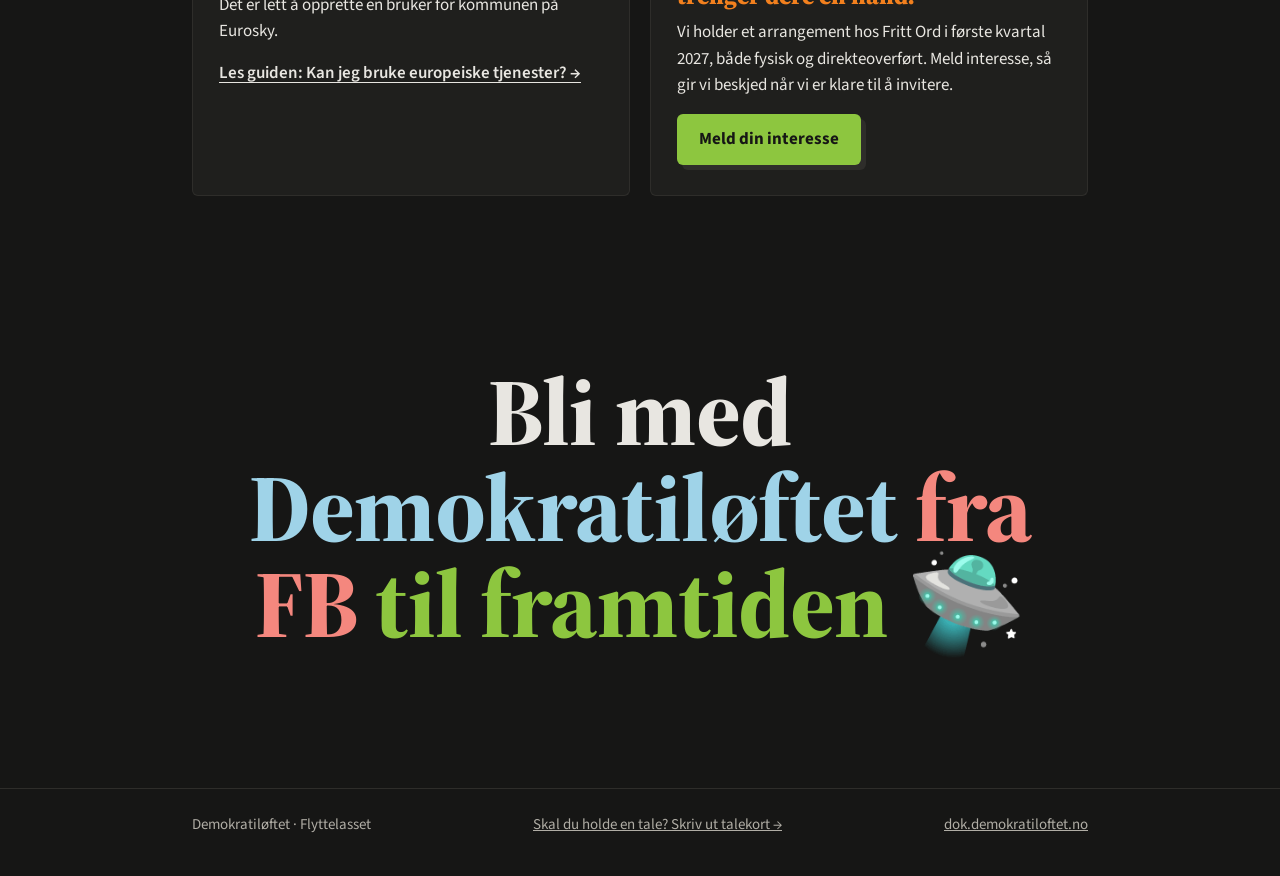
==== commit a957a658: "Legg til talekort (utkast) med forside og bakside Co-Authored-By: Claude Opus 5.5 <noreply@anthropic" ====
--- a/index.html
+++ b/index.html
@@ -148,6 +148,7 @@
 <footer>
   <div class="wrap">
     <span>Demokratiløftet · Flyttelasset</span>
+    <a href="kort.html">Skal du holde en tale? Skriv ut talekort →</a>
     <a href="https://dok.demokratiloftet.no/">dok.demokratiloftet.no</a>
   </div>
 </footer>
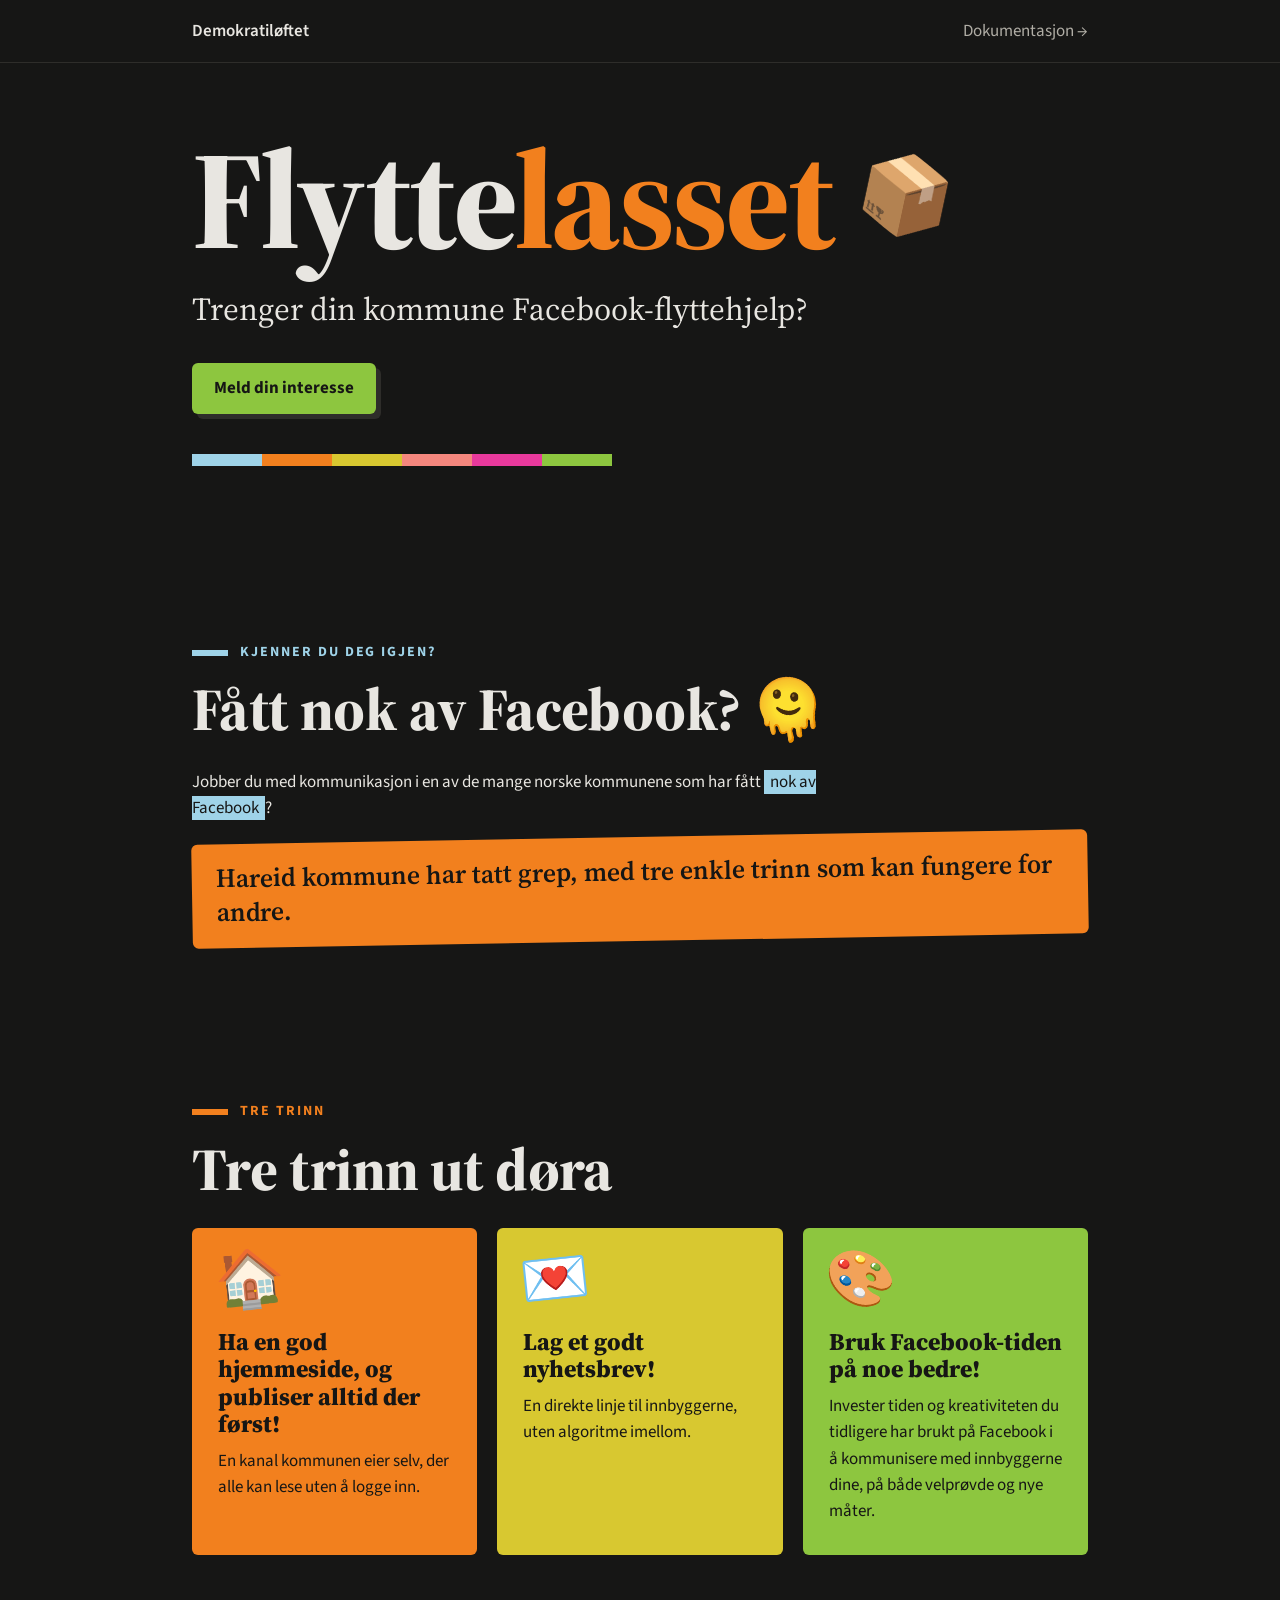
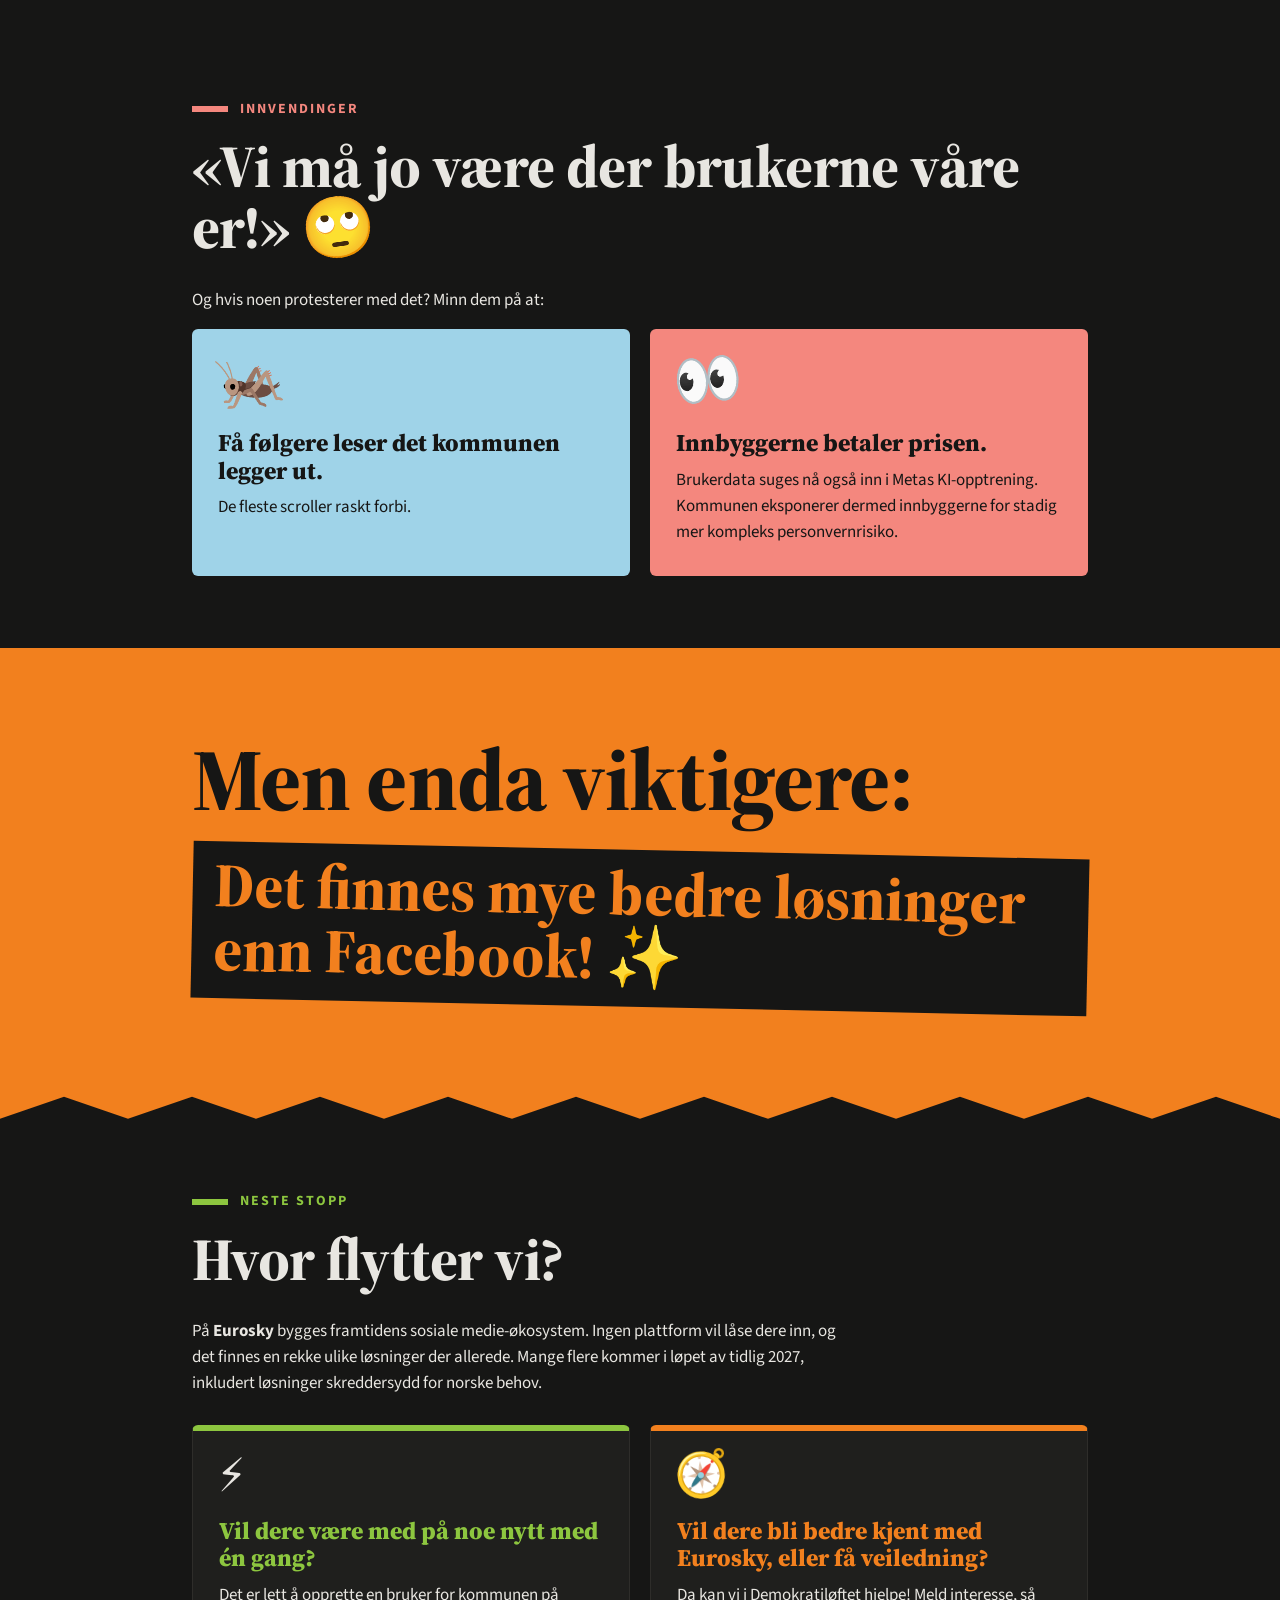
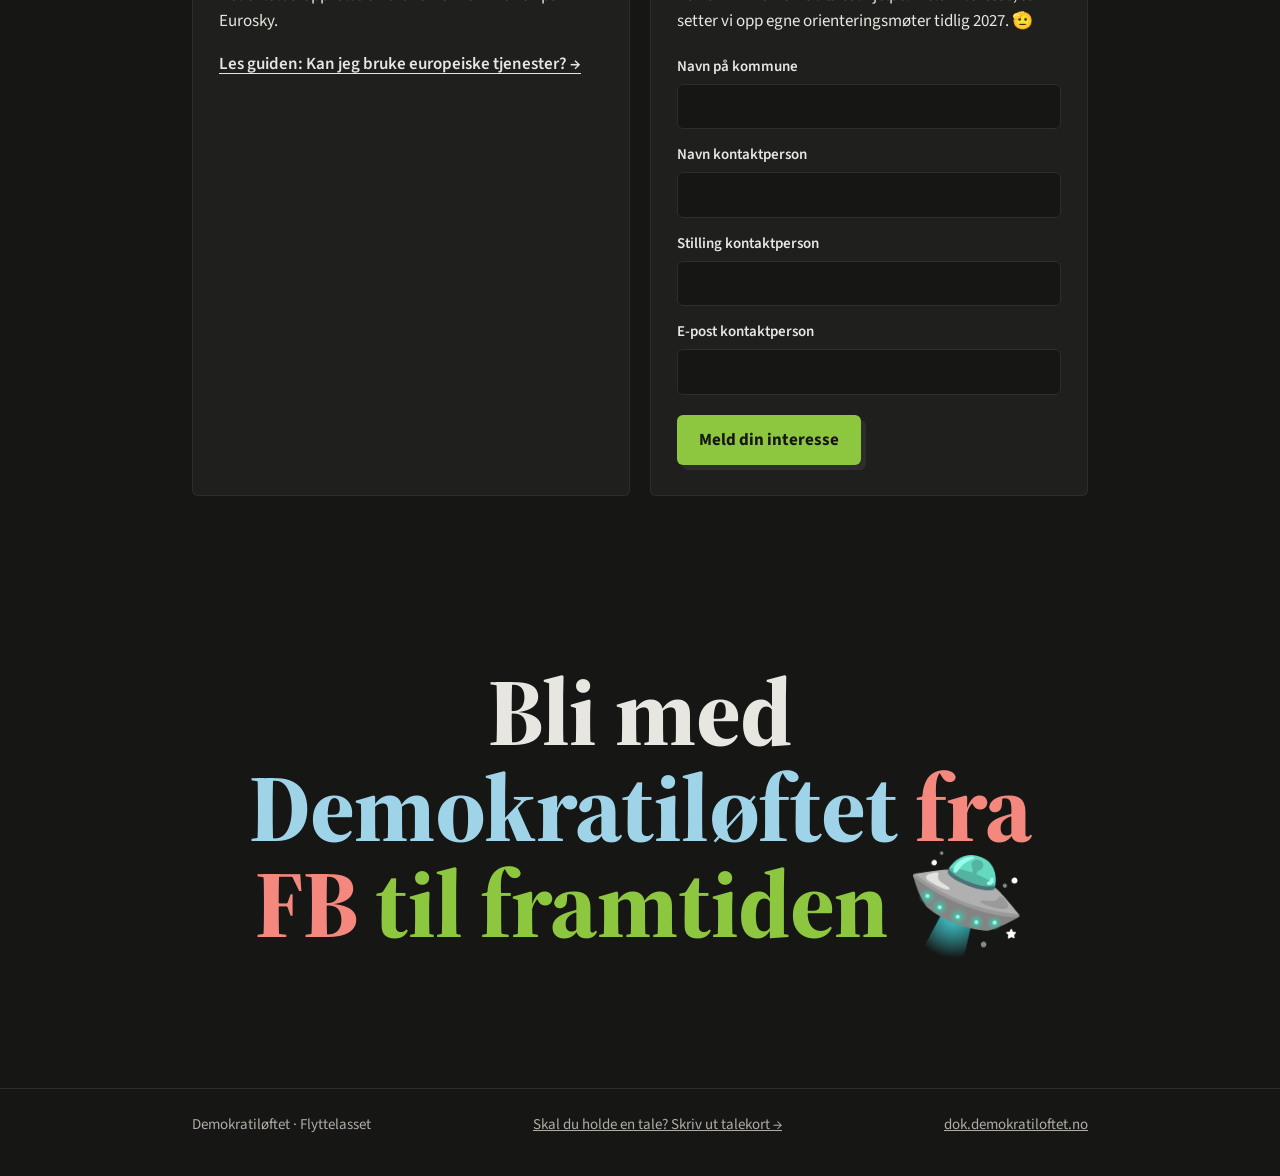
==== commit 230b8de0: "Ny tekst, interesseskjema (uten sending) og friskere emoji - Kun Hareid kommune, orienteringsmøter t" ====
--- a/index.html
+++ b/index.html
@@ -4,11 +4,11 @@
 <meta charset="utf-8">
 <meta name="viewport" content="width=device-width, initial-scale=1">
 <title>Flyttelasset – Facebook-flyttehjelp for kommuner · Demokratiløftet</title>
-<meta name="description" content="Trenger din kommune Facebook-flyttehjelp? Tre enkle trinn fra Hareid og Nordre Follo, og veien videre til Eurosky. Fra Demokratiløftet.">
+<meta name="description" content="Trenger din kommune Facebook-flyttehjelp? Tre enkle trinn fra Hareid kommune, og veien videre til Eurosky. Fra Demokratiløftet.">
 <meta name="theme-color" content="#161615">
 <meta property="og:type" content="website">
 <meta property="og:title" content="Trenger din kommune Facebook-flyttehjelp? 📦">
-<meta property="og:description" content="Tre enkle trinn fra Hareid og Nordre Follo, og veien videre til Eurosky. Fra Demokratiløftet.">
+<meta property="og:description" content="Tre enkle trinn fra Hareid kommune, og veien videre til Eurosky. Fra Demokratiløftet.">
 <meta property="og:url" content="https://devottaenzo.github.io/Kommuneguide/">
 <meta property="og:locale" content="nb_NO">
 <link rel="preconnect" href="https://fonts.googleapis.com">
@@ -18,7 +18,7 @@
 <!--
   TODO før publisering:
   1. Legg inn lenke til interesseskjemaet på knappen «Meld din interesse» (href="#interesse").
-  2. Kontroller påstandene i teksten (rekkevidde, Metas KI-trening, Hareid og Nordre Follo)
+  2. Kontroller påstandene i teksten (rekkevidde, Metas KI-trening, Hareid kommune)
      mot kilder.
 -->
 
@@ -53,9 +53,9 @@
   <section class="sec sky" aria-labelledby="h-igjen">
     <div class="wrap">
       <p class="eyebrow">Kjenner du deg igjen?</p>
-      <h2 id="h-igjen">Du har fått nok <span class="emo" aria-hidden="true">🫠</span><br>Men dørstokkmila er lang.</h2>
-      <p>Du jobber med kommunikasjon i en av de mange norske kommunene som har fått <mark class="hl">nok av Facebook</mark>, men som synes det er et stort steg å gå.</p>
-      <p class="callout">Hareid og Nordre Follo har tatt grep, med tre enkle trinn som kan funke for andre også.</p>
+      <h2 id="h-igjen">Fått nok av Facebook? <span class="emo" aria-hidden="true">🫠</span></h2>
+      <p>Jobber du med kommunikasjon i en av de mange norske kommunene som har fått <mark class="hl">nok av Facebook</mark>?</p>
+      <p class="callout">Hareid kommune har tatt grep, med tre enkle trinn som kan fungere for andre.</p>
     </div>
   </section>
 
@@ -67,18 +67,18 @@
       <div class="cards">
         <article class="card" style="--c:var(--orange)">
           <span class="e" aria-hidden="true">🏠</span>
-          <h3>Ha en god hjemmeside, og publiser alltid der først.</h3>
+          <h3>Ha en god hjemmeside, og publiser alltid der først!</h3>
           <p>En kanal kommunen eier selv, der alle kan lese uten å logge inn.</p>
         </article>
         <article class="card" style="--c:var(--mustard)">
           <span class="e" aria-hidden="true">💌</span>
-          <h3>Lag et godt nyhetsbrev.</h3>
+          <h3>Lag et godt nyhetsbrev!</h3>
           <p>En direkte linje til innbyggerne, uten algoritme imellom.</p>
         </article>
         <article class="card" style="--c:var(--green)">
           <span class="e" aria-hidden="true">🎨</span>
-          <h3>Bruk Facebook-tiden på noe bedre.</h3>
-          <p>Invester tiden og kreativiteten du har brukt på Facebook i å nå innbyggerne, på både velprøvde og nye måter.</p>
+          <h3>Bruk Facebook-tiden på noe bedre!</h3>
+          <p>Invester tiden og kreativiteten du tidligere har brukt på Facebook i å kommunisere med innbyggerne dine, på både velprøvde og nye måter.</p>
         </article>
       </div>
     </div>
@@ -89,17 +89,17 @@
     <div class="wrap">
       <p class="eyebrow">Innvendinger</p>
       <h2 id="h-der">«Vi må jo være der brukerne våre er!» <span class="emo" aria-hidden="true">🙄</span></h2>
-      <p>Noen kommer til å si det. Minn dem på at:</p>
+      <p>Og hvis noen protesterer med det? Minn dem på at:</p>
       <div class="cards">
         <article class="card" style="--c:var(--sky)">
           <span class="e" aria-hidden="true">🦗</span>
-          <h3>Få leser det kommunen legger ut.</h3>
-          <p>De fleste følgerne scroller raskt forbi.</p>
+          <h3>Få følgere leser det kommunen legger ut.</h3>
+          <p>De fleste scroller raskt forbi.</p>
         </article>
         <article class="card" style="--c:var(--coral)">
           <span class="e" aria-hidden="true">👀</span>
           <h3>Innbyggerne betaler prisen.</h3>
-          <p>Brukerdata suges nå også inn i Metas KI-trening. Kommunen utsetter dermed innbyggerne for stadig mer sammensatt personvernrisiko.</p>
+          <p>Brukerdata suges nå også inn i Metas KI-opptrening. Kommunen eksponerer dermed innbyggerne for stadig mer kompleks personvernrisiko.</p>
         </article>
       </div>
     </div>
@@ -109,7 +109,7 @@
   <section class="statement" aria-labelledby="h-bedre">
     <div class="wrap">
       <h2 id="h-bedre">Men enda viktigere:</h2>
-      <p class="also" style="margin-bottom:0">Det finnes noe mye bedre enn Facebook <span aria-hidden="true">✨</span></p>
+      <p class="also" style="margin-bottom:0">Det finnes mye bedre løsninger enn Facebook! <span aria-hidden="true">✨</span></p>
     </div>
   </section>
 
@@ -118,19 +118,27 @@
     <div class="wrap">
       <p class="eyebrow">Neste stopp</p>
       <h2 id="h-hvor">Hvor flytter vi?</h2>
-      <p>På <strong>Eurosky</strong> bygges framtidens sosiale medie-økosystem. Ingen plattform vil låse dere inne, og det finnes allerede en rekke ulike løsninger. Mange flere kommer i løpet av tidlig 2027, også løsninger skreddersydd for norske behov.</p>
+      <p>På <strong>Eurosky</strong> bygges framtidens sosiale medie-økosystem. Ingen plattform vil låse dere inn, og det finnes en rekke ulike løsninger der allerede. Mange flere kommer i løpet av tidlig 2027, inkludert løsninger skreddersydd for norske behov.</p>
       <div class="cards" style="margin-top:28px">
         <article class="panelcard" style="--c:var(--green)">
           <span class="e" aria-hidden="true">⚡</span>
-          <h3>Vil dere i gang med en gang?</h3>
+          <h3>Vil dere være med på noe nytt med én gang?</h3>
           <p>Det er lett å opprette en bruker for kommunen på Eurosky.</p>
           <p><a class="link" href="https://dok.demokratiloftet.no/bruker/europeisk">Les guiden: Kan jeg bruke europeiske tjenester? →</a></p>
         </article>
         <article class="panelcard" style="--c:var(--orange)" id="interesse">
           <span class="e" aria-hidden="true">🧭</span>
-          <h3>Vil dere lære mer først, eller trenger dere en hånd?</h3>
-          <p>Vi holder et arrangement hos Fritt Ord i første kvartal 2027, både fysisk og direkteoverført. Meld interesse, så gir vi beskjed når vi er klare til å invitere.</p>
-          <p><a class="btn" href="#interesse">Meld din interesse</a></p>
+          <h3>Vil dere bli bedre kjent med Eurosky, eller få veiledning?</h3>
+          <p>Da kan vi i Demokratiløftet hjelpe! Meld interesse, så setter vi opp egne orienteringsmøter tidlig 2027. <span aria-hidden="true">🫡</span></p>
+          <!-- TODO: Skjemaet sender ingenting ennå. Koble til en tjeneste (f.eks. Formbricks) før bruk. -->
+          <form class="form" id="skjema" action="#" novalidate>
+            <label>Navn på kommune<input name="kommune" required autocomplete="organization"></label>
+            <label>Navn kontaktperson<input name="navn" required autocomplete="name"></label>
+            <label>Stilling kontaktperson<input name="stilling" autocomplete="organization-title"></label>
+            <label>E-post kontaktperson<input name="epost" type="email" required autocomplete="email"></label>
+            <button class="btn" type="submit">Meld din interesse</button>
+            <p class="thanks" role="status" hidden>Takk! Vi tar kontakt når orienteringsmøtene er klare. <span aria-hidden="true">🫶</span></p>
+          </form>
         </article>
       </div>
     </div>
@@ -152,5 +160,11 @@
     <a href="https://dok.demokratiloftet.no/">dok.demokratiloftet.no</a>
   </div>
 </footer>
+<script>
+  document.getElementById("skjema").addEventListener("submit", function (e) {
+    e.preventDefault();
+    this.querySelector(".thanks").hidden = false;
+  });
+</script>
 </body>
 </html>
--- a/style.css
+++ b/style.css
@@ -207,6 +207,18 @@
 }
 .btn:hover { transform: translate(-2px,-2px); box-shadow: 7px 7px 0 var(--line); }
 
+/* Interesseskjema */
+.form { display: grid; gap: 14px; margin-top: 20px; }
+.form label { display: grid; gap: 6px; font-weight: 600; font-size: 15px; }
+.form input {
+  font: inherit; font-weight: 400; color: var(--text);
+  background: var(--bg); border: 1px solid var(--line); border-radius: 6px;
+  padding: 10px 12px; width: 100%;
+}
+.form input:focus { outline: 3px solid var(--mustard); outline-offset: 1px; border-color: transparent; }
+.form .btn { justify-self: start; margin-top: 6px; border: 0; font: inherit; font-weight: 700; cursor: pointer; }
+.form .thanks { margin: 4px 0 0; color: var(--green); font-weight: 600; }
+
 /* Closing */
 .close { padding: 96px 0 104px; text-align: center; }
 .close h2 { font-size: clamp(40px, 9vw, 96px); line-height: 1; margin: 0 auto 32px; max-width: 10em; }
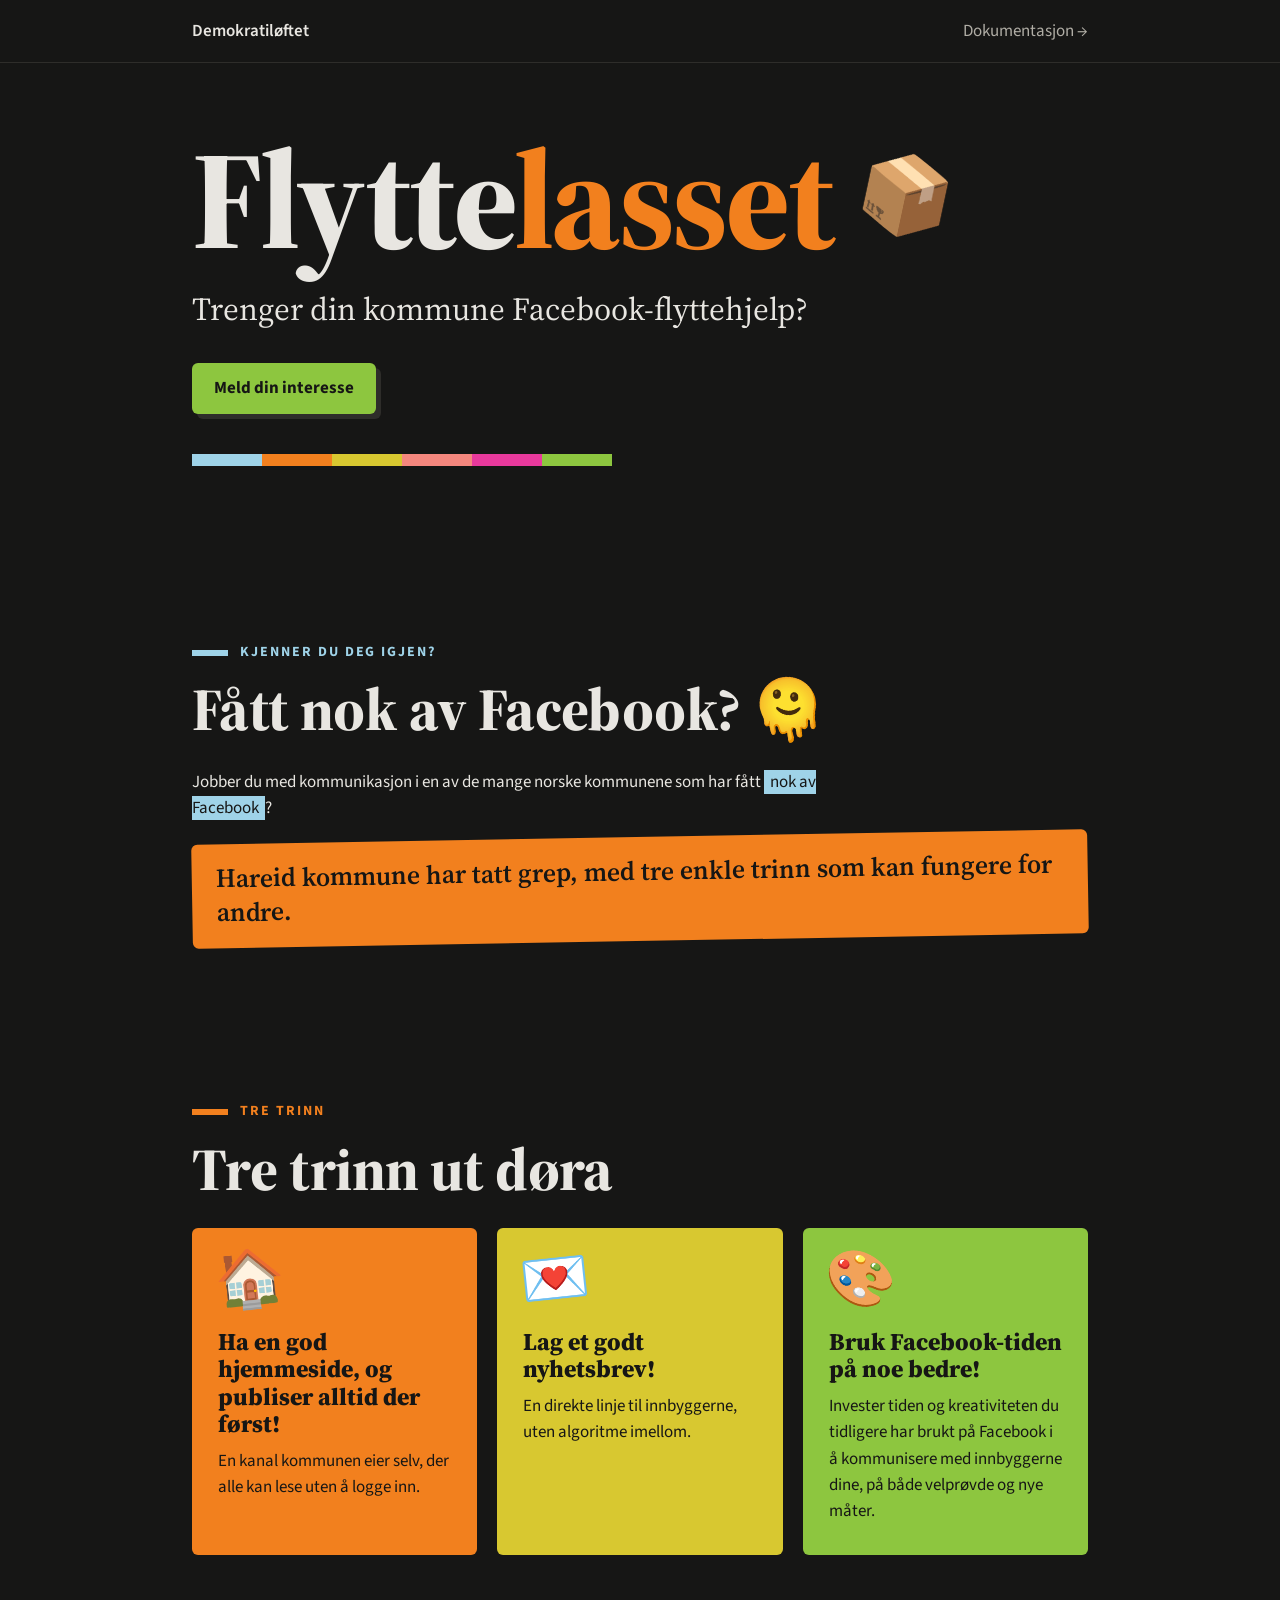
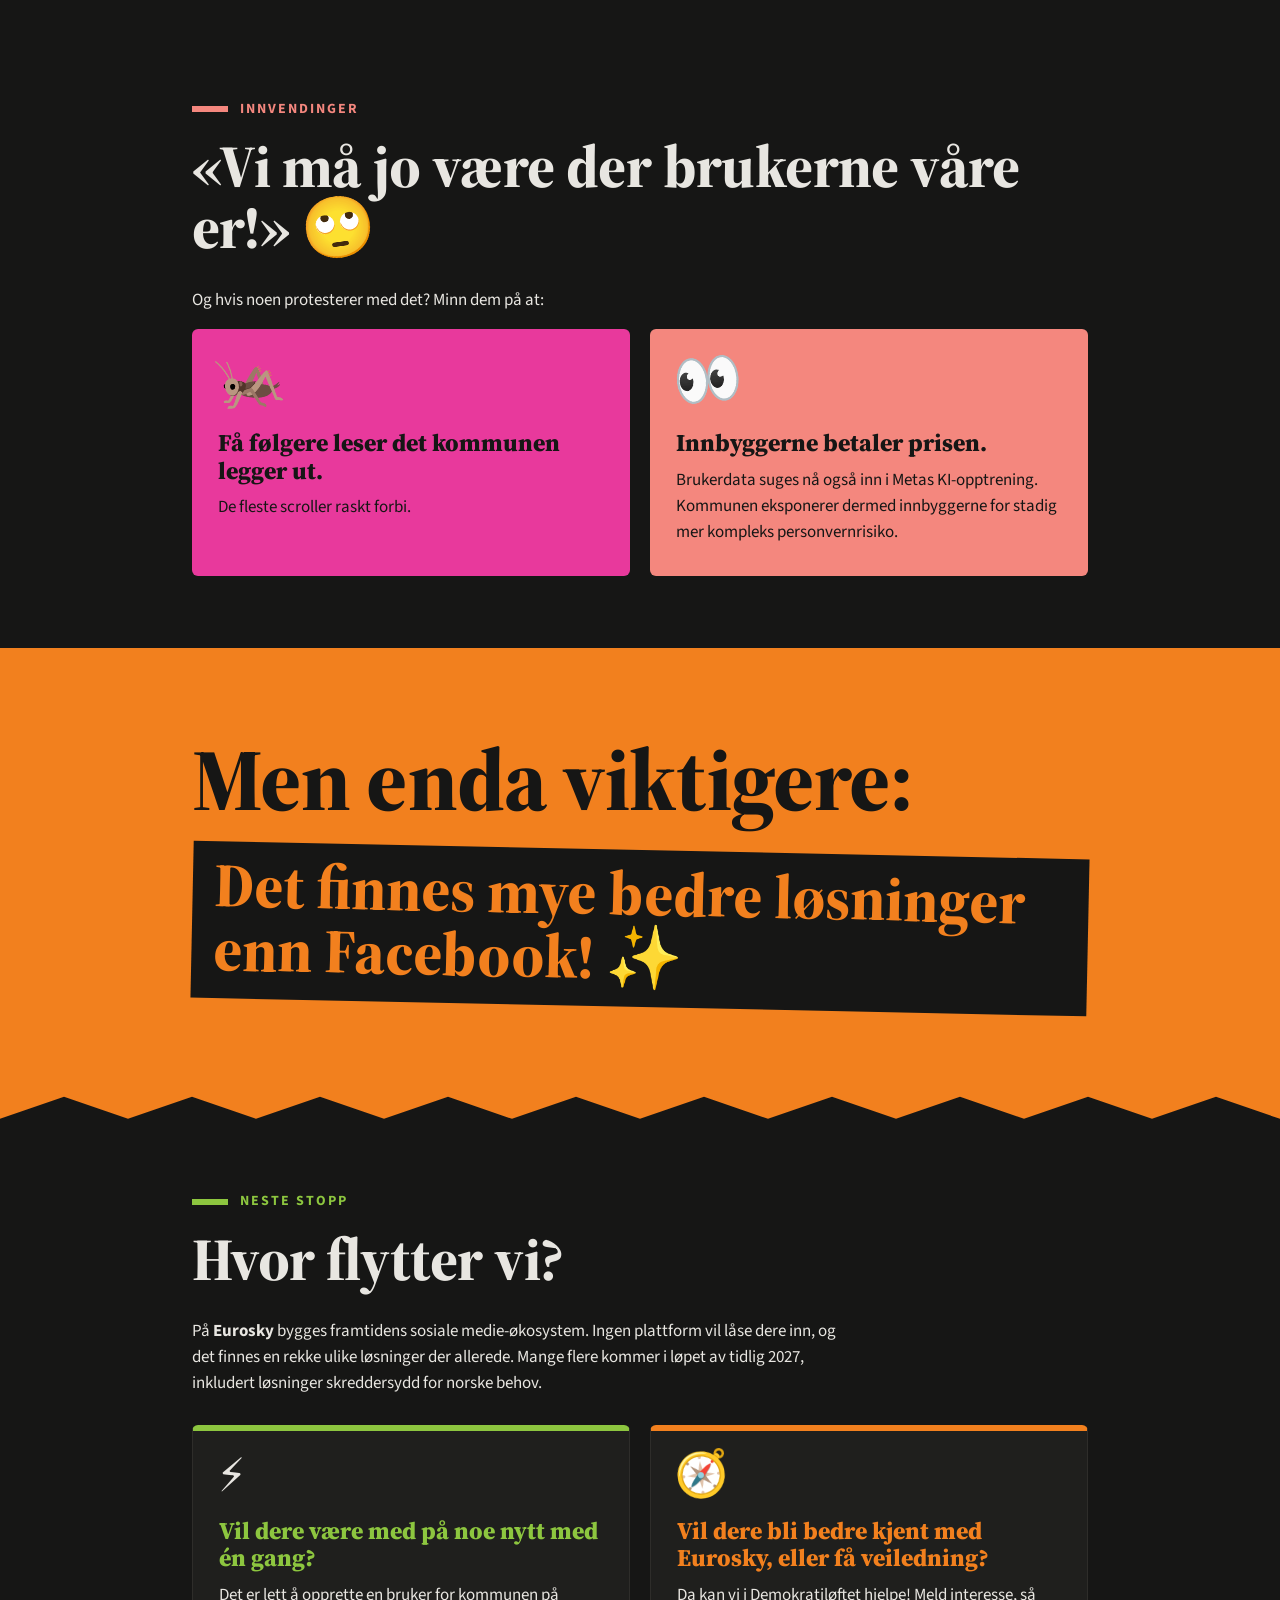
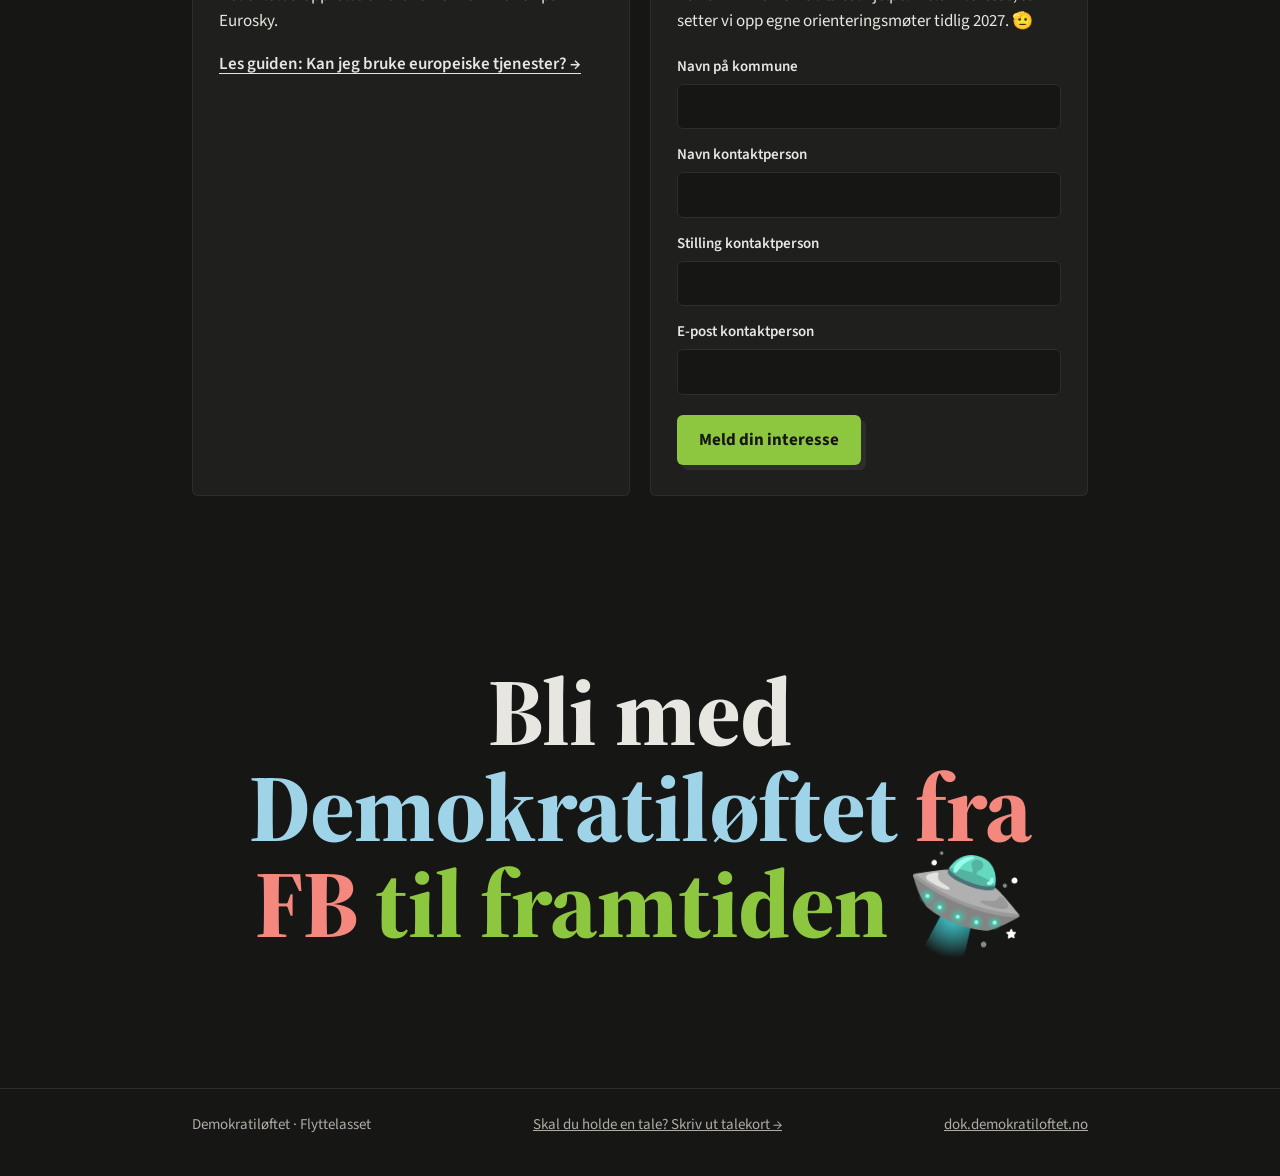
==== commit 524fd8dd: "Sirisskortet får magenta bakgrunn for bedre kontrast Co-Authored-By: Claude Opus 5.5 <noreply@anthro" ====
--- a/index.html
+++ b/index.html
@@ -91,7 +91,7 @@
       <h2 id="h-der">«Vi må jo være der brukerne våre er!» <span class="emo" aria-hidden="true">🙄</span></h2>
       <p>Og hvis noen protesterer med det? Minn dem på at:</p>
       <div class="cards">
-        <article class="card" style="--c:var(--sky)">
+        <article class="card" style="--c:var(--magenta)">
           <span class="e" aria-hidden="true">🦗</span>
           <h3>Få følgere leser det kommunen legger ut.</h3>
           <p>De fleste scroller raskt forbi.</p>
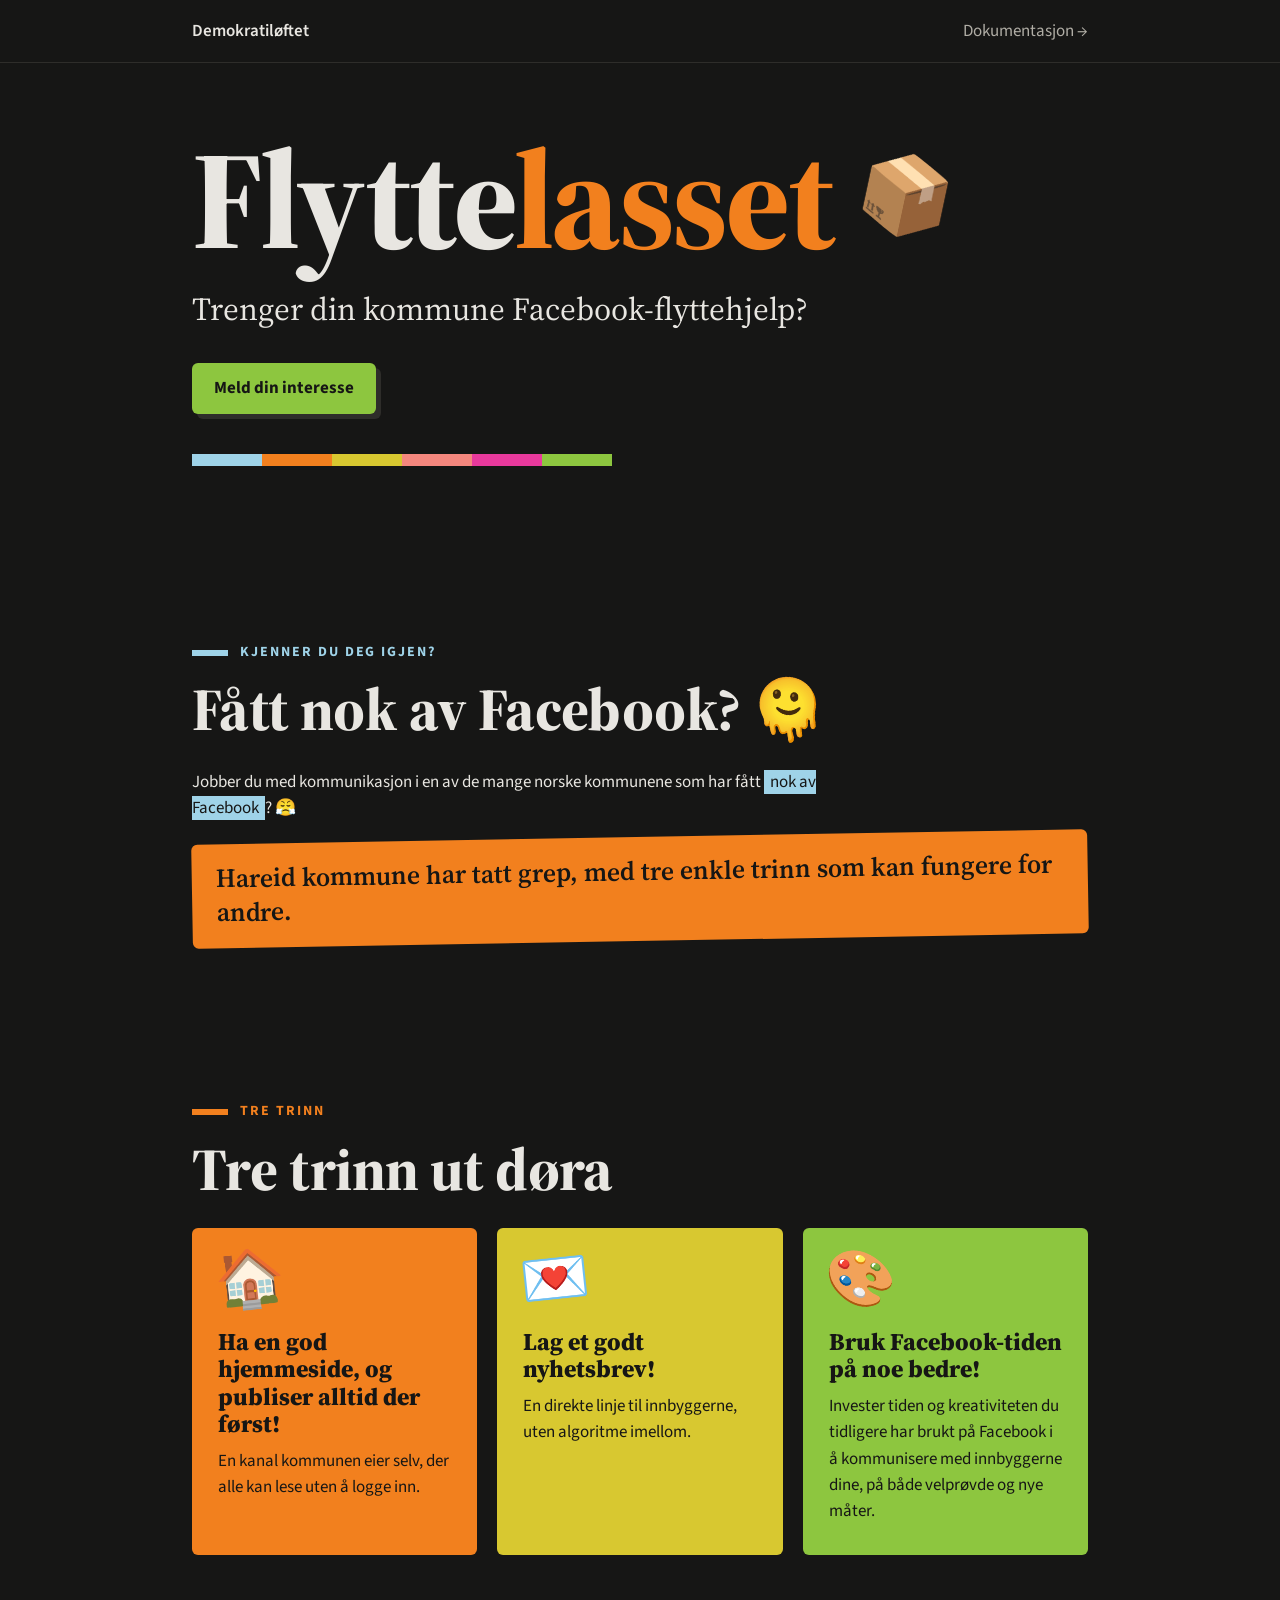
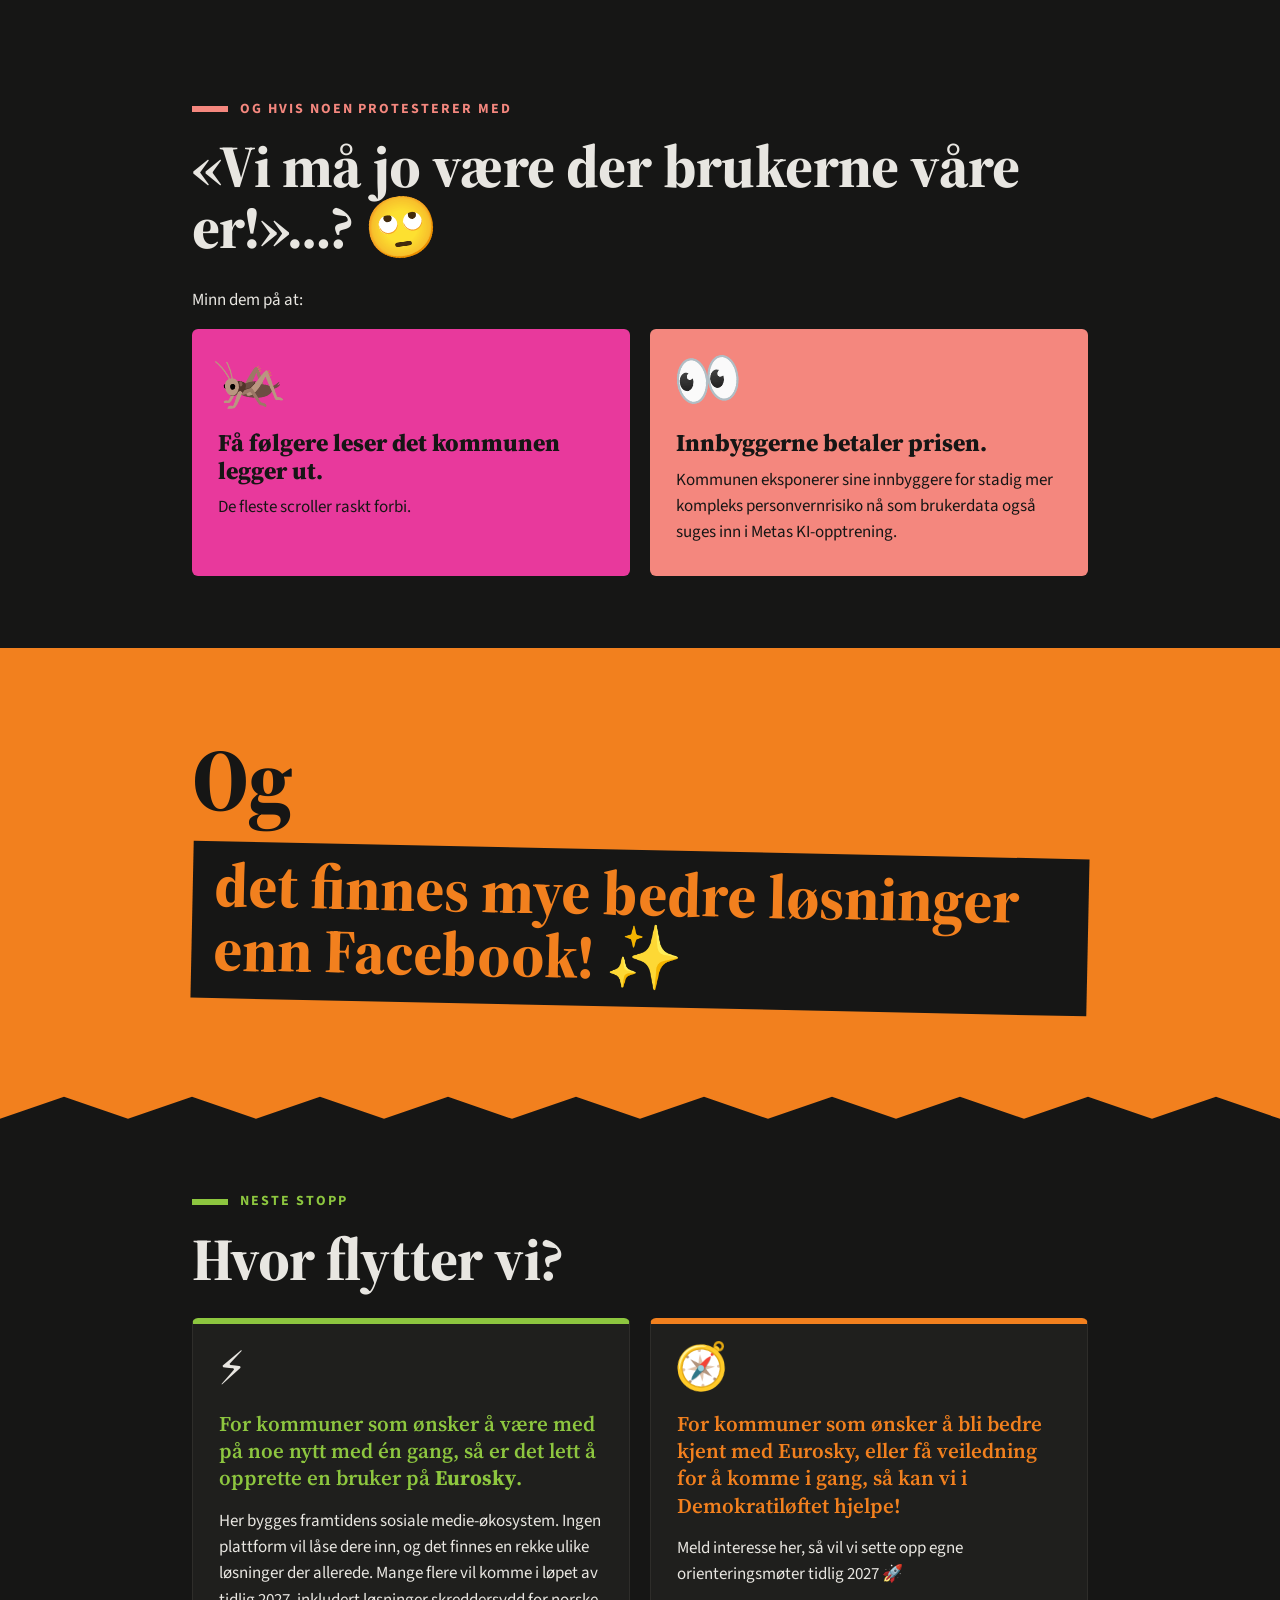
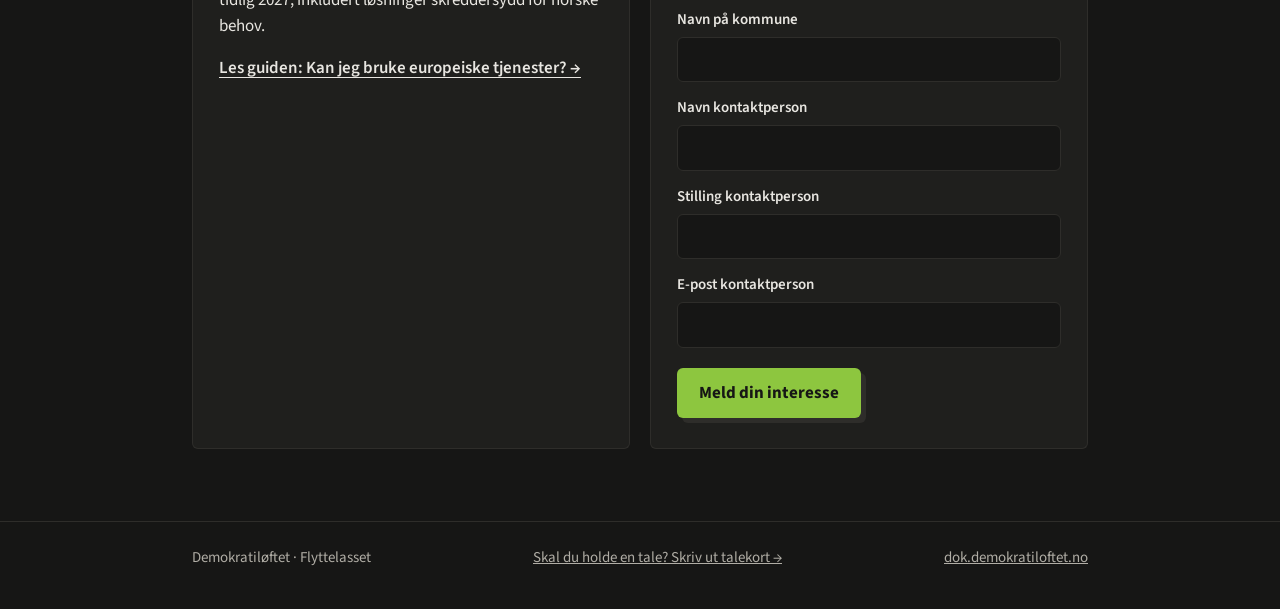
==== commit afccb822: "Tekst nærmere originalen, ny Eurosky-tekst og lenkefiks - 😤 etter spørsmålet, «Og hvis noen proteste" ====
--- a/index.html
+++ b/index.html
@@ -30,7 +30,7 @@
 
 <header class="top">
   <div class="wrap">
-    <a href="https://demokratiløftet.no/">Demokratiløftet</a>
+    <a href="https://demokratiloftet.no/">Demokratiløftet</a>
     <a class="doc" href="https://dok.demokratiloftet.no/">Dokumentasjon →</a>
   </div>
 </header>
@@ -54,7 +54,7 @@
     <div class="wrap">
       <p class="eyebrow">Kjenner du deg igjen?</p>
       <h2 id="h-igjen">Fått nok av Facebook? <span class="emo" aria-hidden="true">🫠</span></h2>
-      <p>Jobber du med kommunikasjon i en av de mange norske kommunene som har fått <mark class="hl">nok av Facebook</mark>?</p>
+      <p>Jobber du med kommunikasjon i en av de mange norske kommunene som har fått <mark class="hl">nok av Facebook</mark>? <span aria-hidden="true">😤</span></p>
       <p class="callout">Hareid kommune har tatt grep, med tre enkle trinn som kan fungere for andre.</p>
     </div>
   </section>
@@ -87,9 +87,9 @@
   <!-- Innvendinger -->
   <section class="sec coral" aria-labelledby="h-der">
     <div class="wrap">
-      <p class="eyebrow">Innvendinger</p>
-      <h2 id="h-der">«Vi må jo være der brukerne våre er!» <span class="emo" aria-hidden="true">🙄</span></h2>
-      <p>Og hvis noen protesterer med det? Minn dem på at:</p>
+      <p class="eyebrow">Og hvis noen protesterer med</p>
+      <h2 id="h-der">«Vi må jo være der brukerne våre er!»…? <span class="emo" aria-hidden="true">🙄</span></h2>
+      <p>Minn dem på at:</p>
       <div class="cards">
         <article class="card" style="--c:var(--magenta)">
           <span class="e" aria-hidden="true">🦗</span>
@@ -99,7 +99,7 @@
         <article class="card" style="--c:var(--coral)">
           <span class="e" aria-hidden="true">👀</span>
           <h3>Innbyggerne betaler prisen.</h3>
-          <p>Brukerdata suges nå også inn i Metas KI-opptrening. Kommunen eksponerer dermed innbyggerne for stadig mer kompleks personvernrisiko.</p>
+          <p>Kommunen eksponerer sine innbyggere for stadig mer kompleks personvernrisiko nå som brukerdata også suges inn i Metas KI-opptrening.</p>
         </article>
       </div>
     </div>
@@ -108,8 +108,8 @@
   <!-- Noe bedre -->
   <section class="statement" aria-labelledby="h-bedre">
     <div class="wrap">
-      <h2 id="h-bedre">Men enda viktigere:</h2>
-      <p class="also" style="margin-bottom:0">Det finnes mye bedre løsninger enn Facebook! <span aria-hidden="true">✨</span></p>
+      <h2 id="h-bedre">Og</h2>
+      <p class="also" style="margin-bottom:0">det finnes mye bedre løsninger enn Facebook! <span aria-hidden="true">✨</span></p>
     </div>
   </section>
 
@@ -118,18 +118,17 @@
     <div class="wrap">
       <p class="eyebrow">Neste stopp</p>
       <h2 id="h-hvor">Hvor flytter vi?</h2>
-      <p>På <strong>Eurosky</strong> bygges framtidens sosiale medie-økosystem. Ingen plattform vil låse dere inn, og det finnes en rekke ulike løsninger der allerede. Mange flere kommer i løpet av tidlig 2027, inkludert løsninger skreddersydd for norske behov.</p>
-      <div class="cards" style="margin-top:28px">
+      <div class="cards" style="margin-top:8px">
         <article class="panelcard" style="--c:var(--green)">
           <span class="e" aria-hidden="true">⚡</span>
-          <h3>Vil dere være med på noe nytt med én gang?</h3>
-          <p>Det er lett å opprette en bruker for kommunen på Eurosky.</p>
+          <p class="lead">For kommuner som ønsker å være med på noe nytt med én gang, så er det lett å opprette en bruker på <strong>Eurosky</strong>.</p>
+          <p>Her bygges framtidens sosiale medie-økosystem. Ingen plattform vil låse dere inn, og det finnes en rekke ulike løsninger der allerede. Mange flere vil komme i løpet av tidlig 2027, inkludert løsninger skreddersydd for norske behov.</p>
           <p><a class="link" href="https://dok.demokratiloftet.no/bruker/europeisk">Les guiden: Kan jeg bruke europeiske tjenester? →</a></p>
         </article>
         <article class="panelcard" style="--c:var(--orange)" id="interesse">
           <span class="e" aria-hidden="true">🧭</span>
-          <h3>Vil dere bli bedre kjent med Eurosky, eller få veiledning?</h3>
-          <p>Da kan vi i Demokratiløftet hjelpe! Meld interesse, så setter vi opp egne orienteringsmøter tidlig 2027. <span aria-hidden="true">🫡</span></p>
+          <p class="lead">For kommuner som ønsker å bli bedre kjent med Eurosky, eller få veiledning for å komme i gang, så kan vi i Demokratiløftet hjelpe!</p>
+          <p>Meld interesse her, så vil vi sette opp egne orienteringsmøter tidlig 2027 <span aria-hidden="true">🚀</span></p>
           <!-- TODO: Skjemaet sender ingenting ennå. Koble til en tjeneste (f.eks. Formbricks) før bruk. -->
           <form class="form" id="skjema" action="#" novalidate>
             <label>Navn på kommune<input name="kommune" required autocomplete="organization"></label>
@@ -144,12 +143,6 @@
     </div>
   </section>
 
-  <!-- Bakside -->
-  <section class="close" aria-labelledby="h-bli-med">
-    <div class="wrap">
-      <h2 id="h-bli-med">Bli med <span class="a">Demokratiløftet</span> <span class="b">fra FB</span> <span class="c">til framtiden</span> <span aria-hidden="true">🛸</span></h2>
-    </div>
-  </section>
 
 </main>
 
--- a/style.css
+++ b/style.css
@@ -196,6 +196,7 @@
 }
 .panelcard p { margin: 0 0 16px; max-width: none; }
 .panelcard p:last-child { margin-bottom: 0; }
+.panelcard .lead { font-family: var(--serif); font-weight: 600; font-size: 21px; line-height: 1.3; color: var(--c); }
 .link { font-weight: 600; text-underline-offset: 4px; }
 .btn {
   display: inline-block;
